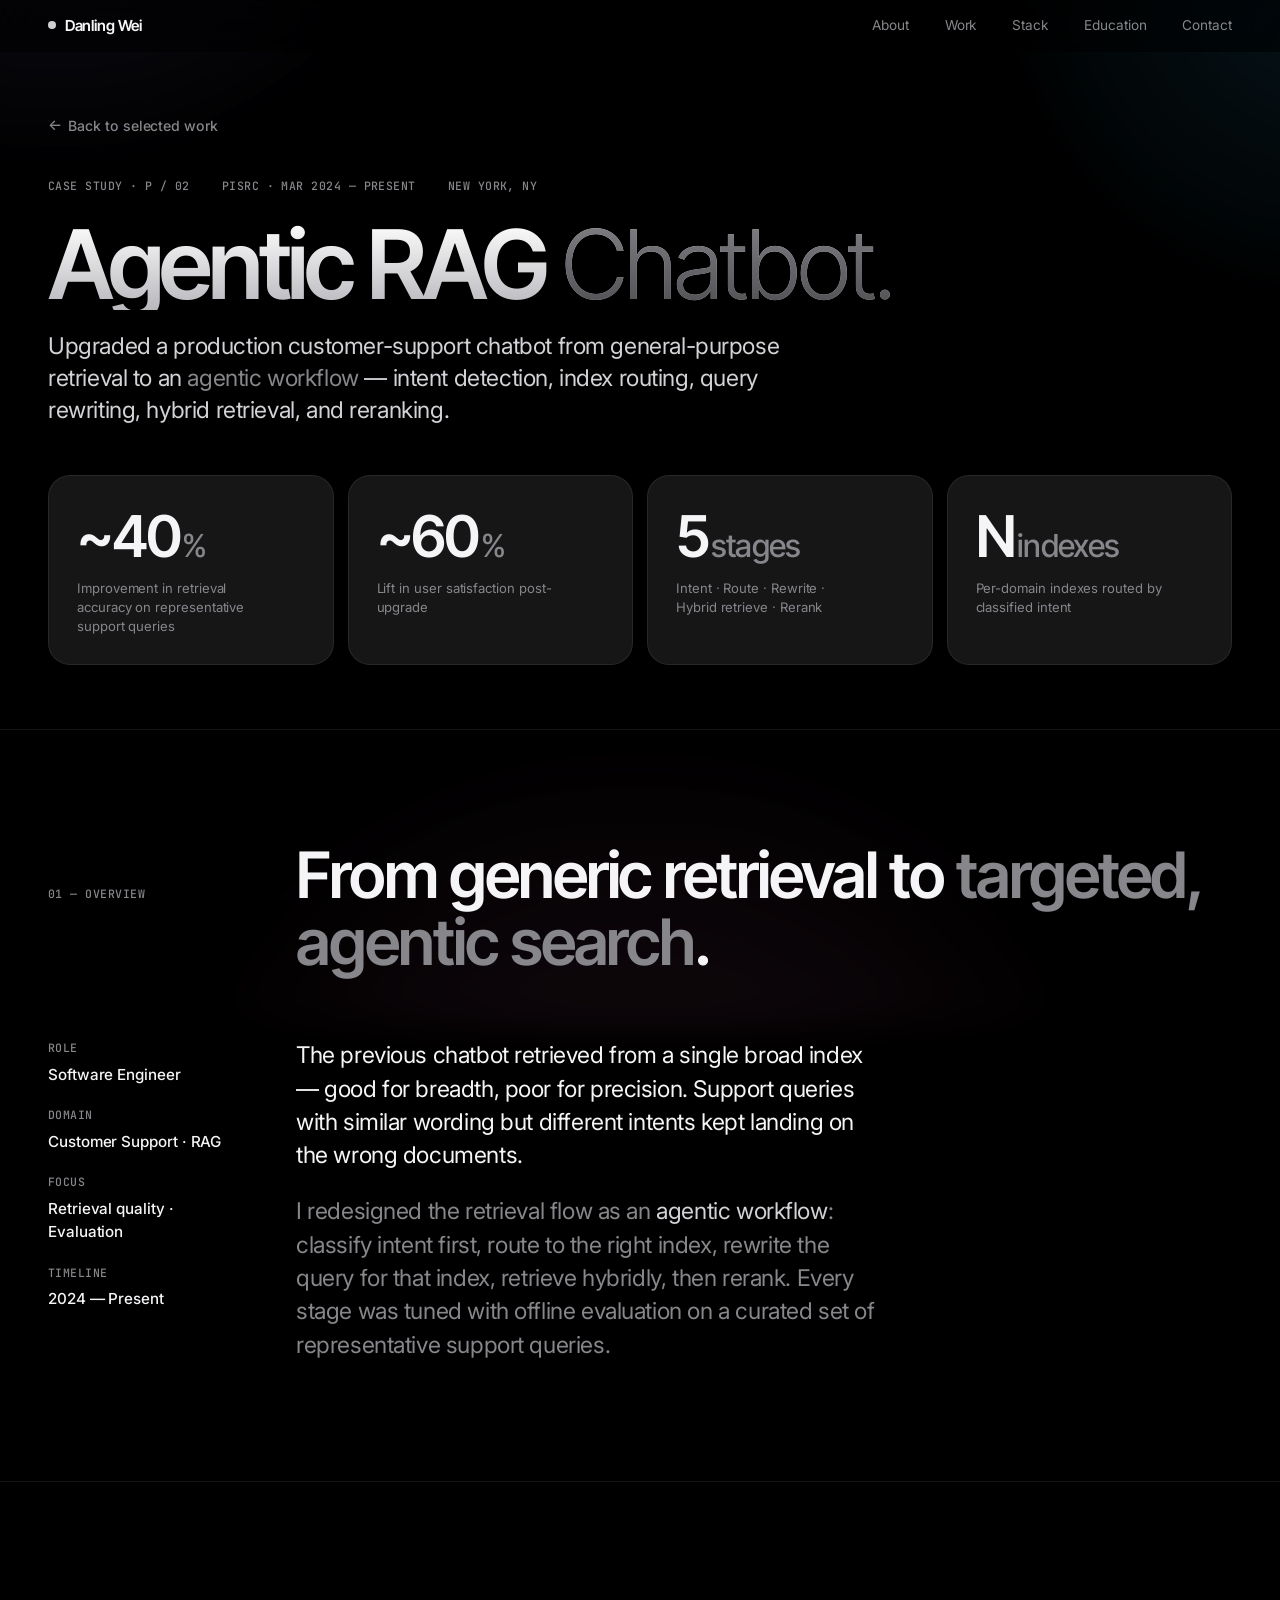
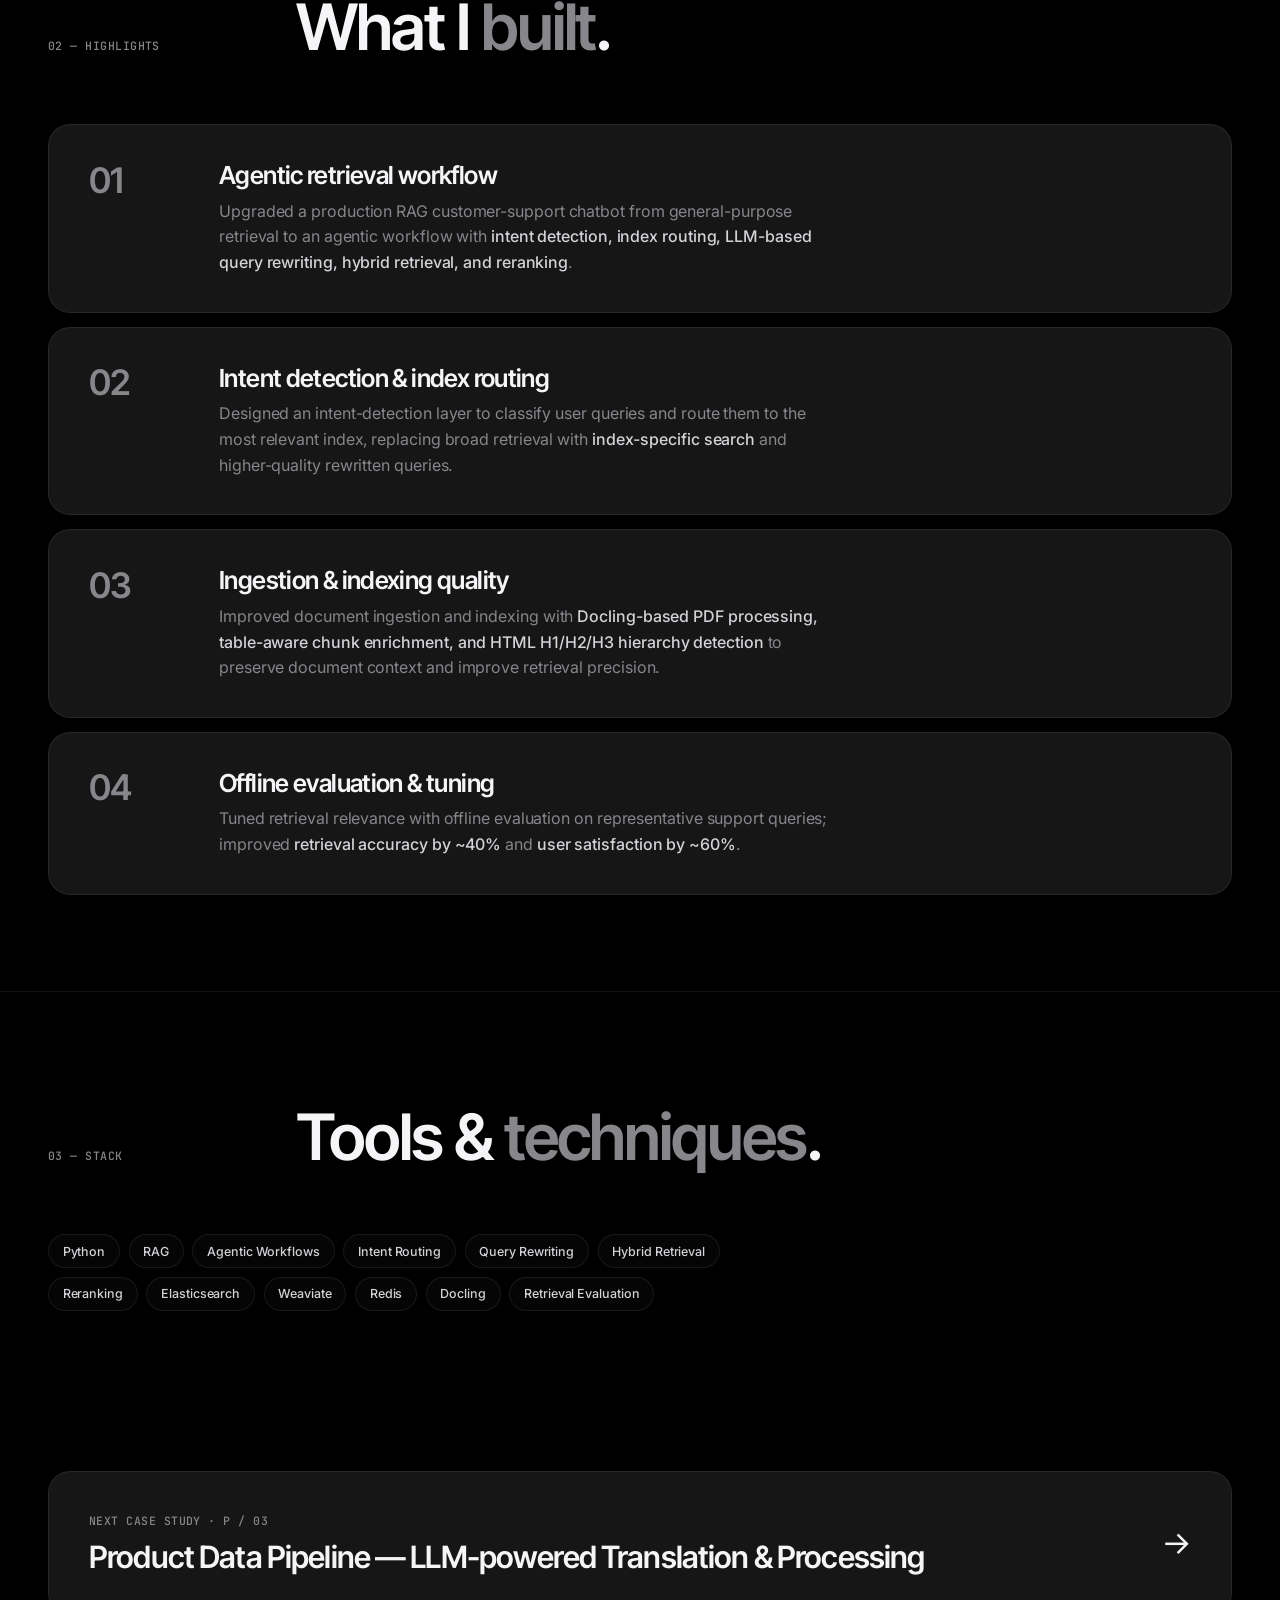
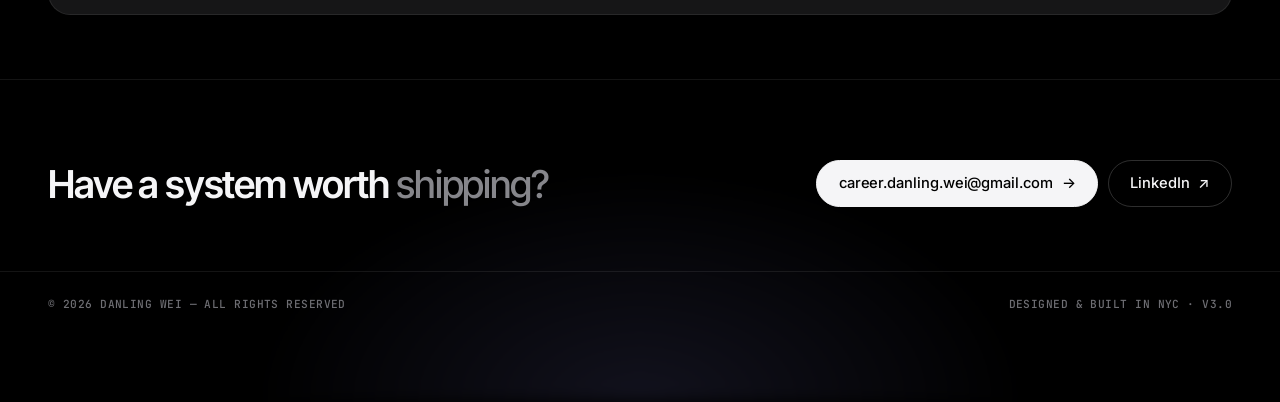
==== projects/agentic-rag.html @ 8c5d86fb "Update Resume" ====
<!DOCTYPE html>
<html lang="en">
<head>
  <meta charset="UTF-8" />
  <meta name="viewport" content="width=device-width, initial-scale=1.0" />
  <meta name="description" content="Case study — Agentic RAG Chatbot: intent detection, index routing, hybrid retrieval, and reranking by Danling Wei." />
  <meta name="theme-color" content="#000000" />
  <meta name="color-scheme" content="dark" />
  <title>Agentic RAG Chatbot — Danling Wei</title>

  <link rel="icon" type="image/svg+xml" href="../assets/favicon.svg" />

  <link rel="preconnect" href="https://fonts.googleapis.com" />
  <link rel="preconnect" href="https://fonts.gstatic.com" crossorigin />
  <link
    href="https://fonts.googleapis.com/css2?family=Inter+Tight:wght@400;500;600;700&family=Inter:wght@300;400;500;600&family=JetBrains+Mono:wght@400;500&display=swap"
    rel="stylesheet"
  />

  <link rel="stylesheet" href="../styles/base.css" />
  <link rel="stylesheet" href="../styles/layout.css" />
  <link rel="stylesheet" href="../styles/components.css" />
  <link rel="stylesheet" href="../styles/hero.css" />
  <link rel="stylesheet" href="../styles/sections.css" />
  <link rel="stylesheet" href="../styles/footer.css" />
  <link rel="stylesheet" href="../styles/project.css" />

  <meta property="og:title" content="Agentic RAG Chatbot — Danling Wei" />
  <meta property="og:description" content="Upgrading a production RAG chatbot with intent routing, hybrid retrieval, and reranking." />
  <meta property="og:type" content="article" />
</head>
<body>

  <!-- ===================== NAV ===================== -->
  <nav class="nav" id="nav">
    <div class="nav-inner">
      <a href="../" class="nav-mark">Danling Wei</a>
      <div class="nav-links">
        <a href="../#about">About</a>
        <a href="../#work">Work</a>
        <a href="../#skills">Stack</a>
        <a href="../#education">Education</a>
        <a href="../#contact">Contact</a>
      </div>
    </div>
  </nav>

  <!-- ===================== PROJECT HERO ===================== -->
  <header class="project-hero">
    <div class="wrap">
      <a class="back-link reveal" href="../#work">Back to selected work</a>

      <div class="project-tag-row reveal" data-delay="1">
        <span>Case Study · P / 02</span>
        <span>PiSrc · Mar 2024 — Present</span>
        <span>New York, NY</span>
      </div>

      <h1 class="project-title reveal" data-delay="2">
        Agentic RAG <em>Chatbot.</em>
      </h1>

      <p class="project-sub reveal" data-delay="3">
        Upgraded a production customer-support chatbot from general-purpose retrieval to an <em>agentic workflow</em> — intent detection, index routing, query rewriting, hybrid retrieval, and reranking.
      </p>

      <div class="metrics reveal" data-delay="4">
        <div class="metric">
          <div class="metric-num">~40<span class="unit">%</span></div>
          <div class="metric-label">Improvement in retrieval accuracy on representative support queries</div>
        </div>
        <div class="metric">
          <div class="metric-num">~60<span class="unit">%</span></div>
          <div class="metric-label">Lift in user satisfaction post-upgrade</div>
        </div>
        <div class="metric">
          <div class="metric-num">5<span class="unit">stages</span></div>
          <div class="metric-label">Intent · Route · Rewrite · Hybrid retrieve · Rerank</div>
        </div>
        <div class="metric">
          <div class="metric-num">N<span class="unit">indexes</span></div>
          <div class="metric-label">Per-domain indexes routed by classified intent</div>
        </div>
      </div>
    </div>
  </header>

  <!-- ===================== OVERVIEW ===================== -->
  <section class="section">
    <div class="wrap">
      <div class="section-head reveal">
        <span class="section-tag">01 — Overview</span>
        <h2 class="section-title">From generic retrieval to <em>targeted, agentic search</em>.</h2>
      </div>

      <div class="about-grid">
        <aside class="about-side reveal">
          <div>Role<span>Software Engineer</span></div>
          <div>Domain<span>Customer Support · RAG</span></div>
          <div>Focus<span>Retrieval quality · Evaluation</span></div>
          <div>Timeline<span>2024 — Present</span></div>
        </aside>

        <div class="about-body reveal" data-delay="1">
          <p>
            The previous chatbot retrieved from a single broad index — good for breadth, poor for precision. Support queries with similar wording but different intents kept landing on the wrong documents.
          </p>
          <p>
            I redesigned the retrieval flow as an <em>agentic workflow</em>: classify intent first, route to the right index, rewrite the query for that index, retrieve hybridly, then rerank. Every stage was tuned with offline evaluation on a curated set of representative support queries.
          </p>
        </div>
      </div>
    </div>
  </section>

  <!-- ===================== HIGHLIGHTS ===================== -->
  <section class="section">
    <div class="wrap">
      <div class="section-head reveal">
        <span class="section-tag">02 — Highlights</span>
        <h2 class="section-title">What I <em>built</em>.</h2>
      </div>

      <ul class="highlights">
        <li class="highlight reveal">
          <div class="highlight-num">01</div>
          <div class="highlight-body">
            <h3>Agentic retrieval workflow</h3>
            <p>
              Upgraded a production RAG customer-support chatbot from general-purpose retrieval to an agentic workflow with <strong>intent detection, index routing, LLM-based query rewriting, hybrid retrieval, and reranking</strong>.
            </p>
          </div>
        </li>
        <li class="highlight reveal">
          <div class="highlight-num">02</div>
          <div class="highlight-body">
            <h3>Intent detection &amp; index routing</h3>
            <p>
              Designed an intent-detection layer to classify user queries and route them to the most relevant index, replacing broad retrieval with <strong>index-specific search</strong> and higher-quality rewritten queries.
            </p>
          </div>
        </li>
        <li class="highlight reveal">
          <div class="highlight-num">03</div>
          <div class="highlight-body">
            <h3>Ingestion &amp; indexing quality</h3>
            <p>
              Improved document ingestion and indexing with <strong>Docling-based PDF processing, table-aware chunk enrichment, and HTML H1/H2/H3 hierarchy detection</strong> to preserve document context and improve retrieval precision.
            </p>
          </div>
        </li>
        <li class="highlight reveal">
          <div class="highlight-num">04</div>
          <div class="highlight-body">
            <h3>Offline evaluation &amp; tuning</h3>
            <p>
              Tuned retrieval relevance with offline evaluation on representative support queries; improved <strong>retrieval accuracy by ~40%</strong> and <strong>user satisfaction by ~60%</strong>.
            </p>
          </div>
        </li>
      </ul>
    </div>
  </section>

  <!-- ===================== STACK ===================== -->
  <section class="section">
    <div class="wrap">
      <div class="section-head reveal">
        <span class="section-tag">03 — Stack</span>
        <h2 class="section-title">Tools &amp; <em>techniques</em>.</h2>
      </div>

      <div class="project-stack reveal">
        <span class="tag">Python</span>
        <span class="tag">RAG</span>
        <span class="tag">Agentic Workflows</span>
        <span class="tag">Intent Routing</span>
        <span class="tag">Query Rewriting</span>
        <span class="tag">Hybrid Retrieval</span>
        <span class="tag">Reranking</span>
        <span class="tag">Elasticsearch</span>
        <span class="tag">Weaviate</span>
        <span class="tag">Redis</span>
        <span class="tag">Docling</span>
        <span class="tag">Retrieval Evaluation</span>
      </div>
    </div>
  </section>

  <!-- ===================== NEXT CASE STUDY ===================== -->
  <section class="next-nav">
    <div class="wrap">
      <a class="next-link reveal" href="data-pipeline.html">
        <div>
          <span class="next-label">Next case study · P / 03</span>
          <span class="next-title">Product Data Pipeline — LLM-powered Translation &amp; Processing</span>
        </div>
        <span class="next-arrow">→</span>
      </a>
    </div>
  </section>

  <!-- ===================== CONTACT STRIP ===================== -->
  <section class="contact-strip">
    <div class="contact-strip-inner">
      <h2 class="reveal">Have a system worth <em>shipping?</em></h2>
      <div class="contact-strip-actions reveal" data-delay="1">
        <a class="btn solid" href="mailto:career.danling.wei@gmail.com">
          career.danling.wei@gmail.com <span class="arrow">→</span>
        </a>
        <a class="btn" href="https://www.linkedin.com/in/danling-wei/" target="_blank" rel="noopener">
          LinkedIn <span class="arrow">↗</span>
        </a>
      </div>
    </div>

    <div class="footer-bottom">
      <span>© <span id="year">2026</span> Danling Wei — All rights reserved</span>
      <span>Designed &amp; built in NYC · v3.0</span>
    </div>
  </section>

  <script src="../scripts/main.js" defer></script>
</body>
</html>
---- styles/base.css ----
/* ============================================================
   base.css
   Reset · Design tokens · Typography · Global elements
   Apple-flavored dark theme
   ============================================================ */

/* ---------- Reset ---------- */
*,
*::before,
*::after {
  box-sizing: border-box;
}

html {
  scroll-behavior: smooth;
  -webkit-font-smoothing: antialiased;
  -moz-osx-font-smoothing: grayscale;
  background: #000;
}

body {
  margin: 0;
  background: var(--bg);
  color: var(--text);
  font-family: var(--font);
  font-weight: 400;
  line-height: 1.55;
  font-size: 16px;
  overflow-x: hidden;
  letter-spacing: -0.005em;
}

a {
  color: inherit;
  text-decoration: none;
}

img,
svg {
  display: block;
  max-width: 100%;
}

::selection {
  background: var(--text);
  color: var(--bg);
}

/* ---------- Design tokens ---------- */
:root {
  /* Apple-style dark palette */
  --bg: #000000;
  --surface: #0a0a0a;
  --surface-2: #161617;
  --surface-3: #1d1d1f;
  --text: #f5f5f7;
  --text-dim: #d2d2d7;
  --muted: #86868b;
  --muted-2: #6e6e73;
  --line: rgba(255, 255, 255, 0.08);
  --line-strong: rgba(255, 255, 255, 0.18);

  /* Fonts — Inter Tight ≈ SF Pro Display */
  --font: "Inter", -apple-system, BlinkMacSystemFont, "SF Pro Display",
    "Helvetica Neue", Arial, sans-serif;
  --font-display: "Inter Tight", -apple-system, BlinkMacSystemFont,
    "SF Pro Display", "Helvetica Neue", Arial, sans-serif;
  --mono: "JetBrains Mono", "SF Mono", ui-monospace, SFMono-Regular, Menlo,
    monospace;

  /* Geometry */
  --max: 1280px;
  --pad: clamp(1.25rem, 4vw, 3rem);
  --radius: 22px;
  --radius-sm: 14px;
  --radius-pill: 999px;

  /* Motion */
  --ease: cubic-bezier(0.22, 1, 0.36, 1);
  --ease-spring: cubic-bezier(0.34, 1.56, 0.64, 1);
}

/* ---------- Ambient aurora glow (Apple halo) ---------- */
body::before {
  content: "";
  position: fixed;
  pointer-events: none;
  inset: -10vmax;
  z-index: 0;
  background:
    radial-gradient(
      55vmax 55vmax at 12% -10%,
      rgba(120, 119, 198, 0.18),
      transparent 60%
    ),
    radial-gradient(
      45vmax 45vmax at 95% 8%,
      rgba(56, 189, 248, 0.12),
      transparent 60%
    ),
    radial-gradient(
      60vmax 50vmax at 50% 110%,
      rgba(244, 114, 182, 0.10),
      transparent 65%
    );
  filter: blur(20px);
  opacity: 0.9;
}

body::after {
  content: "";
  position: fixed;
  inset: 0;
  pointer-events: none;
  z-index: 1;
  opacity: 0.035;
  mix-blend-mode: overlay;
  background-image: url("data:image/svg+xml;utf8,<svg xmlns='http://www.w3.org/2000/svg' width='160' height='160'><filter id='n'><feTurbulence type='fractalNoise' baseFrequency='0.9' numOctaves='2' stitchTiles='stitch'/><feColorMatrix values='0 0 0 0 1  0 0 0 0 1  0 0 0 0 1  0 0 0 0.7 0'/></filter><rect width='100%' height='100%' filter='url(%23n)'/></svg>");
}

/* ---------- Reveal animation utility ---------- */
.reveal {
  opacity: 0;
  transform: translateY(24px);
  transition:
    opacity 1s var(--ease),
    transform 1s var(--ease);
}
.reveal.in {
  opacity: 1;
  transform: translateY(0);
}
.reveal[data-delay="1"] { transition-delay: 0.08s; }
.reveal[data-delay="2"] { transition-delay: 0.16s; }
.reveal[data-delay="3"] { transition-delay: 0.24s; }
.reveal[data-delay="4"] { transition-delay: 0.32s; }

/* ---------- Reduced motion ---------- */
@media (prefers-reduced-motion: reduce) {
  *,
  *::before,
  *::after {
    animation: none !important;
    transition: none !important;
  }
  .reveal {
    opacity: 1;
    transform: none;
  }
}
---- styles/layout.css ----
/* ============================================================
   layout.css
   Top navigation · .wrap container · .section framework
   ============================================================ */

/* ---------- Top navigation (Apple-style glass) ---------- */
.nav {
  position: fixed;
  top: 0;
  left: 0;
  right: 0;
  z-index: 50;
  backdrop-filter: saturate(180%) blur(20px);
  -webkit-backdrop-filter: saturate(180%) blur(20px);
  background: rgba(0, 0, 0, 0.6);
  border-bottom: 1px solid transparent;
  transition:
    border-color 0.4s var(--ease),
    background 0.4s var(--ease);
}
.nav.scrolled {
  background: rgba(0, 0, 0, 0.72);
  border-bottom-color: var(--line);
}

.nav-inner {
  max-width: var(--max);
  margin: 0 auto;
  padding: 0.85rem var(--pad);
  display: flex;
  justify-content: space-between;
  align-items: center;
  gap: 2rem;
}

.nav-mark {
  font-family: var(--font-display);
  font-size: 0.95rem;
  font-weight: 600;
  letter-spacing: -0.01em;
  display: flex;
  align-items: center;
  gap: 0.55rem;
  color: var(--text);
}
.nav-mark::before {
  content: "";
  width: 8px;
  height: 8px;
  background: var(--text);
  border-radius: 999px;
  display: inline-block;
  opacity: 0.85;
}

.nav-links {
  display: flex;
  gap: 2.25rem;
  font-family: var(--font);
  font-size: 0.85rem;
  font-weight: 400;
  letter-spacing: -0.005em;
}
.nav-links a {
  position: relative;
  color: var(--muted);
  transition: color 0.25s var(--ease);
}
.nav-links a:hover {
  color: var(--text);
}
@media (max-width: 640px) {
  .nav-links { display: none; }
}

/* ---------- Container ---------- */
.wrap {
  max-width: var(--max);
  margin: 0 auto;
  padding: 0 var(--pad);
  position: relative;
  z-index: 2;
}

section {
  position: relative;
  z-index: 2;
}

/* ---------- Section framework ---------- */
.section {
  padding: 7rem 0 6rem;
  border-top: 1px solid var(--line);
}

.section-head {
  display: grid;
  grid-template-columns: 200px 1fr;
  gap: 3rem;
  align-items: baseline;
  margin-bottom: 4rem;
}

.section-tag {
  font-family: var(--mono);
  font-size: 0.72rem;
  font-weight: 500;
  letter-spacing: 0.04em;
  text-transform: uppercase;
  color: var(--muted);
}

.section-title {
  font-family: var(--font-display);
  font-weight: 600;
  font-size: clamp(2.4rem, 5.5vw, 4rem);
  line-height: 1.04;
  letter-spacing: -0.032em;
  margin: 0;
  max-width: 24ch;
  color: var(--text);
}
.section-title em {
  font-style: normal;
  color: var(--muted);
  font-weight: 600;
}

@media (max-width: 720px) {
  .section { padding: 4.5rem 0 4rem; }
  .section-head {
    grid-template-columns: 1fr;
    gap: 0.5rem;
    margin-bottom: 2.5rem;
  }
}
---- styles/components.css ----
/* ============================================================
   components.css
   Buttons · Tags · Status dot · Metric strip · Side meta
   Apple-style pill buttons + elevated card surfaces
   ============================================================ */

/* ---------- Buttons (Apple pill) ---------- */
.btn {
  display: inline-flex;
  align-items: center;
  gap: 0.55rem;
  padding: 0.7rem 1.35rem;
  border: 1px solid var(--line-strong);
  border-radius: var(--radius-pill);
  color: var(--text);
  background: transparent;
  font-family: var(--font);
  font-size: 0.92rem;
  font-weight: 500;
  letter-spacing: -0.005em;
  cursor: pointer;
  transition:
    background 0.35s var(--ease),
    color 0.35s var(--ease),
    border-color 0.35s var(--ease),
    transform 0.35s var(--ease);
}
.btn:hover {
  background: rgba(255, 255, 255, 0.06);
  border-color: rgba(255, 255, 255, 0.32);
  transform: translateY(-1px);
}
.btn.solid {
  background: var(--text);
  color: var(--bg);
  border-color: var(--text);
}
.btn.solid:hover {
  background: #ffffff;
  border-color: #ffffff;
  color: var(--bg);
  transform: translateY(-1px);
}
.btn .arrow {
  transition: transform 0.35s var(--ease);
}
.btn:hover .arrow {
  transform: translateX(3px);
}

/* ---------- Tag pills ---------- */
.tag {
  font-family: var(--font);
  font-size: 0.78rem;
  font-weight: 500;
  letter-spacing: -0.005em;
  padding: 0.4rem 0.85rem;
  border: 1px solid var(--line);
  background: rgba(255, 255, 255, 0.02);
  color: var(--text-dim);
  border-radius: var(--radius-pill);
  transition:
    background 0.25s var(--ease),
    color 0.25s var(--ease),
    border-color 0.25s var(--ease);
}
.tag:hover {
  background: rgba(255, 255, 255, 0.08);
  color: var(--text);
  border-color: var(--line-strong);
}

/* ---------- Status indicator ---------- */
@keyframes pulse {
  0%, 100% { opacity: 1; transform: scale(1); }
  50%       { opacity: 0.5; transform: scale(0.92); }
}
.status-dot {
  width: 8px;
  height: 8px;
  border-radius: 999px;
  background: #30d158;
  box-shadow: 0 0 0 4px rgba(48, 209, 88, 0.18);
  display: inline-block;
  animation: pulse 2.2s ease-in-out infinite;
}

/* ---------- Metric strip (Apple card grid) ---------- */
.metrics {
  display: grid;
  grid-template-columns: repeat(4, 1fr);
  gap: 14px;
  margin: 5rem 0 0;
}
.metric {
  padding: 2rem 1.75rem 1.75rem;
  background: var(--surface-2);
  border: 1px solid var(--line);
  border-radius: var(--radius);
  display: flex;
  flex-direction: column;
  gap: 0.85rem;
  transition:
    transform 0.4s var(--ease),
    background 0.4s var(--ease),
    border-color 0.4s var(--ease);
}
.metric:hover {
  transform: translateY(-3px);
  background: var(--surface-3);
  border-color: var(--line-strong);
}
.metric-num {
  font-family: var(--font-display);
  font-weight: 600;
  font-size: clamp(2.6rem, 4.5vw, 3.8rem);
  line-height: 1;
  letter-spacing: -0.035em;
  color: var(--text);
}
.metric-num .unit {
  font-weight: 500;
  font-size: 0.55em;
  color: var(--muted);
  margin-left: 0.08em;
  letter-spacing: -0.02em;
}
.metric-label {
  font-family: var(--font);
  font-size: 0.82rem;
  font-weight: 400;
  letter-spacing: -0.005em;
  color: var(--muted);
  max-width: 24ch;
  line-height: 1.45;
}
@media (max-width: 880px) {
  .metrics { grid-template-columns: repeat(2, 1fr); }
}
@media (max-width: 480px) {
  .metrics { grid-template-columns: 1fr; }
}

/* ---------- Side meta column (about/skills) ---------- */
.about-side {
  font-family: var(--mono);
  font-size: 0.72rem;
  font-weight: 500;
  letter-spacing: 0.04em;
  text-transform: uppercase;
  color: var(--muted);
  display: flex;
  flex-direction: column;
  gap: 1.25rem;
}
.about-side div span {
  display: block;
  color: var(--text);
  font-family: var(--font);
  font-weight: 500;
  font-size: 0.95rem;
  letter-spacing: -0.005em;
  text-transform: none;
  margin-top: 0.35rem;
}
---- styles/hero.css ----
/* ============================================================
   hero.css
   Hero / above-the-fold section
   Big bold sans display — SF Pro Display feel
   ============================================================ */

.hero {
  min-height: 100vh;
  display: flex;
  flex-direction: column;
  justify-content: flex-end;
  padding-top: 7rem;
  padding-bottom: 3rem;
  position: relative;
}

.hero-meta {
  display: flex;
  justify-content: space-between;
  align-items: flex-end;
  gap: 2rem;
  font-family: var(--mono);
  font-size: 0.72rem;
  font-weight: 500;
  letter-spacing: 0.04em;
  text-transform: uppercase;
  color: var(--muted);
  margin-bottom: 2.5rem;
}
.hero-meta-block {
  display: flex;
  flex-direction: column;
  gap: 0.4rem;
}
.hero-meta-block strong {
  color: var(--text);
  font-family: var(--font);
  font-weight: 500;
  font-size: 0.9rem;
  letter-spacing: -0.005em;
  text-transform: none;
}

.hero-title {
  font-family: var(--font-display);
  font-weight: 600;
  font-size: clamp(3.4rem, 13vw, 11.5rem);
  line-height: 0.92;
  letter-spacing: -0.045em;
  margin: 0;
  padding: 0;
  color: var(--text);
  background: linear-gradient(180deg, #ffffff 0%, #c7c7cc 100%);
  -webkit-background-clip: text;
  background-clip: text;
  -webkit-text-fill-color: transparent;
}
.hero-title .italic {
  font-style: normal;
  font-weight: 300;
  background: linear-gradient(180deg, #86868b 0%, #4a4a4d 100%);
  -webkit-background-clip: text;
  background-clip: text;
  -webkit-text-fill-color: transparent;
}

.hero-divider {
  height: 1px;
  background: linear-gradient(
    90deg,
    transparent 0%,
    rgba(255, 255, 255, 0.2) 12%,
    rgba(255, 255, 255, 0.2) 88%,
    transparent 100%
  );
  margin: 2.5rem 0 2rem;
  transform-origin: left center;
  animation: scaleX 1.4s var(--ease) both;
}
@keyframes scaleX {
  from { transform: scaleX(0); }
  to   { transform: scaleX(1); }
}

.hero-bottom {
  display: grid;
  grid-template-columns: 1.4fr 1fr;
  gap: 3rem;
  align-items: end;
}

.hero-lede {
  font-family: var(--font);
  font-size: clamp(1.2rem, 2vw, 1.65rem);
  line-height: 1.35;
  letter-spacing: -0.015em;
  max-width: 36ch;
  color: var(--text-dim);
  font-weight: 400;
}
.hero-lede em {
  color: var(--muted);
  font-style: normal;
}

.hero-cta {
  display: flex;
  flex-direction: column;
  gap: 0.75rem;
  align-items: flex-end;
  text-align: right;
}

/* Scroll hint */
.scroll-hint {
  position: absolute;
  left: var(--pad);
  bottom: 1.5rem;
  font-family: var(--mono);
  font-size: 0.7rem;
  font-weight: 500;
  letter-spacing: 0.04em;
  text-transform: uppercase;
  color: var(--muted);
  display: flex;
  align-items: center;
  gap: 0.5rem;
  animation: float 2.6s ease-in-out infinite;
}
@keyframes float {
  0%, 100% { transform: translateY(0); opacity: 0.65; }
  50%      { transform: translateY(4px); opacity: 1; }
}

@media (max-width: 820px) {
  .hero-bottom { grid-template-columns: 1fr; }
  .hero-cta { align-items: flex-start; text-align: left; }
}
@media (max-width: 540px) {
  .hero-meta {
    flex-direction: column;
    align-items: flex-start;
    gap: 1rem;
  }
}
---- styles/sections.css ----
/* ============================================================
   sections.css
   About · Selected Work · Skills · Education
   ============================================================ */

/* ---------- About ---------- */
.about-grid {
  display: grid;
  grid-template-columns: 200px 1fr;
  gap: 3rem;
}
.about-body p {
  font-family: var(--font);
  font-size: clamp(1.2rem, 1.8vw, 1.55rem);
  line-height: 1.45;
  letter-spacing: -0.018em;
  max-width: 42ch;
  color: var(--text);
  margin: 0 0 1.4rem;
  font-weight: 400;
}
.about-body p + p {
  color: var(--muted);
}
.about-body em {
  color: var(--text-dim);
  font-style: normal;
}
@media (max-width: 720px) {
  .about-grid { grid-template-columns: 1fr; gap: 2rem; }
}

/* ---------- Selected Work — Role header ---------- */
.role-block {
  display: grid;
  grid-template-columns: 200px 1fr 240px;
  gap: 3rem;
  padding-bottom: 2rem;
  align-items: baseline;
}
.role-block h3 {
  font-family: var(--font-display);
  font-weight: 600;
  font-size: clamp(1.7rem, 2.8vw, 2.4rem);
  line-height: 1.1;
  letter-spacing: -0.028em;
  margin: 0;
  color: var(--text);
}
.role-block h3 em {
  color: var(--muted);
  font-style: normal;
  font-weight: 500;
}
.role-meta {
  font-family: var(--mono);
  font-size: 0.72rem;
  font-weight: 500;
  letter-spacing: 0.04em;
  text-transform: uppercase;
  color: var(--muted);
  text-align: right;
}

/* ---------- Selected Work — Items (Apple card style) ---------- */
.work-list {
  display: flex;
  flex-direction: column;
  gap: 14px;
}
.work-item {
  display: grid;
  grid-template-columns: 80px 1fr 220px;
  gap: 2.5rem;
  padding: 2.5rem;
  background: var(--surface-2);
  border: 1px solid var(--line);
  border-radius: var(--radius);
  align-items: start;
  color: inherit;
  text-decoration: none;
  transition:
    transform 0.45s var(--ease),
    background 0.45s var(--ease),
    border-color 0.45s var(--ease);
}
.work-item:hover {
  transform: translateY(-3px);
  background: var(--surface-3);
  border-color: var(--line-strong);
}
.work-index {
  font-family: var(--mono);
  font-size: 0.78rem;
  font-weight: 500;
  letter-spacing: 0.04em;
  text-transform: uppercase;
  color: var(--muted);
  padding-top: 0.5rem;
}
.work-content h3 {
  font-family: var(--font-display);
  font-weight: 600;
  font-size: clamp(1.45rem, 2.4vw, 2rem);
  line-height: 1.15;
  letter-spacing: -0.028em;
  margin: 0 0 0.85rem;
  color: var(--text);
}
.work-content h3 em {
  font-style: normal;
  color: var(--muted);
  font-weight: 500;
}
.work-content p {
  font-family: var(--font);
  font-size: 0.98rem;
  line-height: 1.65;
  letter-spacing: -0.005em;
  color: var(--muted);
  margin: 0.5rem 0 1.25rem;
  max-width: 60ch;
}
.work-content p strong {
  color: var(--text-dim);
  font-weight: 500;
}

/* Dash-style bullet list inside work cards */
.work-bullets {
  list-style: none;
  padding: 0;
  margin: 0.85rem 0 1.25rem;
  display: flex;
  flex-direction: column;
  gap: 0.65rem;
  max-width: 62ch;
}
.work-bullets li {
  position: relative;
  padding-left: 1.4rem;
  font-family: var(--font);
  font-size: 0.96rem;
  line-height: 1.6;
  letter-spacing: -0.005em;
  color: var(--muted);
}
.work-bullets li::before {
  content: "";
  position: absolute;
  left: 0;
  top: 0.65em;
  width: 8px;
  height: 1px;
  background: var(--muted);
}
.work-bullets li strong {
  color: var(--text-dim);
  font-weight: 500;
}

.work-tags {
  display: flex;
  flex-wrap: wrap;
  gap: 0.4rem;
  margin-top: 1rem;
}

/* "View case study" CTA inside a card */
.work-cta {
  display: inline-flex;
  align-items: center;
  gap: 0.45rem;
  margin-top: 1.5rem;
  font-family: var(--font);
  font-size: 0.9rem;
  font-weight: 500;
  letter-spacing: -0.005em;
  color: var(--text);
  transition: gap 0.35s var(--ease);
}
.work-cta::after {
  content: "→";
  font-size: 1.05em;
  transition: transform 0.35s var(--ease);
}
.work-item:hover .work-cta {
  gap: 0.7rem;
}
.work-item:hover .work-cta::after {
  transform: translateX(3px);
}
.work-side {
  text-align: right;
  display: flex;
  flex-direction: column;
  gap: 1rem;
  font-family: var(--font);
  font-size: 0.82rem;
  font-weight: 400;
  letter-spacing: -0.005em;
  color: var(--muted);
  line-height: 1.5;
}
.work-side strong {
  display: block;
  font-family: var(--mono);
  font-size: 0.7rem;
  font-weight: 500;
  letter-spacing: 0.04em;
  text-transform: uppercase;
  color: var(--text);
  margin-bottom: 0.35rem;
}

@media (max-width: 900px) {
  .role-block { grid-template-columns: 1fr; gap: 0.75rem; }
  .role-meta { text-align: left; }
  .work-item {
    grid-template-columns: 1fr;
    gap: 1.25rem;
    padding: 2rem 1.5rem;
  }
  .work-side {
    text-align: left;
    flex-direction: row;
    flex-wrap: wrap;
    gap: 1.5rem;
  }
  .work-side div { min-width: 140px; }
}

/* ---------- Skills ---------- */
.skills-grid {
  display: grid;
  grid-template-columns: 200px 1fr;
  gap: 3rem;
}
.skill-rows {
  display: flex;
  flex-direction: column;
}
.skill-row {
  display: grid;
  grid-template-columns: 240px 1fr;
  gap: 2.5rem;
  padding: 1.75rem 0;
  border-top: 1px solid var(--line);
  align-items: baseline;
}
.skill-row:last-child {
  border-bottom: 1px solid var(--line);
}
.skill-cat {
  font-family: var(--font-display);
  font-size: 1.35rem;
  font-weight: 600;
  letter-spacing: -0.022em;
  color: var(--text);
}
.skill-items {
  display: flex;
  flex-wrap: wrap;
  gap: 0.5rem 0.4rem;
}
@media (max-width: 820px) {
  .skills-grid { grid-template-columns: 1fr; gap: 1.5rem; }
  .skill-row { grid-template-columns: 1fr; gap: 0.75rem; }
}

/* ---------- Education ---------- */
.edu-grid {
  display: grid;
  grid-template-columns: 200px 1fr;
  gap: 3rem;
}
.edu-list {
  display: flex;
  flex-direction: column;
}
.edu-item {
  display: grid;
  grid-template-columns: 1fr 280px;
  gap: 2.5rem;
  padding: 2.25rem 0;
  border-top: 1px solid var(--line);
  align-items: baseline;
}
.edu-item:last-child {
  border-bottom: 1px solid var(--line);
}
.edu-school {
  font-family: var(--font-display);
  font-weight: 600;
  font-size: clamp(1.4rem, 2.2vw, 1.85rem);
  line-height: 1.15;
  letter-spacing: -0.028em;
  margin: 0 0 0.5rem;
  color: var(--text);
}
.edu-degree {
  color: var(--muted);
  font-family: var(--font);
  font-size: 0.98rem;
  font-weight: 400;
  letter-spacing: -0.005em;
}
.edu-meta {
  font-family: var(--mono);
  font-size: 0.72rem;
  font-weight: 500;
  letter-spacing: 0.04em;
  text-transform: uppercase;
  color: var(--muted);
  text-align: right;
  display: flex;
  flex-direction: column;
  gap: 0.4rem;
}
@media (max-width: 820px) {
  .edu-grid { grid-template-columns: 1fr; gap: 1.5rem; }
  .edu-item { grid-template-columns: 1fr; gap: 0.75rem; }
  .edu-meta { text-align: left; }
}
---- styles/footer.css ----
/* ============================================================
   footer.css
   CTA section + Footer meta + Footer bottom bar
   Aurora gradient card on a dark page
   ============================================================ */

.cta {
  padding: 7rem 0 5rem;
  margin-top: 6rem;
  position: relative;
  z-index: 2;
  border-top: 1px solid var(--line);
  overflow: hidden;
}

/* Soft aurora behind the CTA, Apple-style halo */
.cta::before {
  content: "";
  position: absolute;
  inset: 0;
  pointer-events: none;
  background:
    radial-gradient(
      60vmax 40vmax at 20% 0%,
      rgba(120, 119, 198, 0.18),
      transparent 60%
    ),
    radial-gradient(
      55vmax 45vmax at 85% 100%,
      rgba(56, 189, 248, 0.14),
      transparent 60%
    );
  filter: blur(10px);
}

.cta-inner {
  max-width: var(--max);
  margin: 0 auto;
  padding: 0 var(--pad);
  display: grid;
  grid-template-columns: 200px 1fr;
  gap: 3rem;
  position: relative;
  z-index: 2;
}

.cta .section-tag {
  color: var(--muted);
}

.cta-title {
  font-family: var(--font-display);
  font-weight: 600;
  font-size: clamp(2.6rem, 6.5vw, 5.5rem);
  line-height: 1;
  letter-spacing: -0.04em;
  margin: 0 0 2.25rem;
  max-width: 14ch;
  color: var(--text);
  background: linear-gradient(180deg, #ffffff 0%, #a1a1a6 100%);
  -webkit-background-clip: text;
  background-clip: text;
  -webkit-text-fill-color: transparent;
}
.cta-title em {
  font-style: normal;
  font-weight: 300;
  background: linear-gradient(180deg, #86868b 0%, #4a4a4d 100%);
  -webkit-background-clip: text;
  background-clip: text;
  -webkit-text-fill-color: transparent;
}

.cta-actions {
  display: flex;
  flex-wrap: wrap;
  gap: 0.65rem;
  margin-bottom: 3.5rem;
}

.footer-meta {
  display: grid;
  grid-template-columns: repeat(3, 1fr);
  gap: 2rem;
  padding-top: 2.5rem;
  border-top: 1px solid var(--line);
  font-family: var(--mono);
  font-size: 0.72rem;
  font-weight: 500;
  letter-spacing: 0.04em;
  text-transform: uppercase;
  color: var(--muted);
}
.footer-meta div span {
  display: block;
  color: var(--text);
  font-family: var(--font);
  font-weight: 400;
  font-size: 0.95rem;
  letter-spacing: -0.005em;
  text-transform: none;
  margin-top: 0.45rem;
}

.footer-bottom {
  max-width: var(--max);
  margin: 4rem auto 0;
  padding: 1.5rem var(--pad);
  display: flex;
  justify-content: space-between;
  gap: 1rem;
  font-family: var(--mono);
  font-size: 0.7rem;
  font-weight: 500;
  letter-spacing: 0.04em;
  text-transform: uppercase;
  color: var(--muted-2);
  border-top: 1px solid var(--line);
  position: relative;
  z-index: 2;
}

@media (max-width: 820px) {
  .cta-inner {
    grid-template-columns: 1fr;
    gap: 1.5rem;
  }
  .footer-meta {
    grid-template-columns: 1fr;
    gap: 1.25rem;
  }
}
@media (max-width: 520px) {
  .footer-bottom { flex-direction: column; }
}
---- styles/project.css ----
/* ============================================================
   project.css
   Case-study detail page · Hero · Highlights · Next nav
   ============================================================ */

/* ---------- Back link ---------- */
.back-link {
  display: inline-flex;
  align-items: center;
  gap: 0.4rem;
  font-family: var(--font);
  font-size: 0.88rem;
  font-weight: 500;
  letter-spacing: -0.005em;
  color: var(--muted);
  margin-bottom: 2.5rem;
  transition:
    color 0.3s var(--ease),
    gap 0.3s var(--ease);
}
.back-link::before {
  content: "←";
  font-size: 1.05em;
  transition: transform 0.3s var(--ease);
}
.back-link:hover {
  color: var(--text);
  gap: 0.65rem;
}
.back-link:hover::before {
  transform: translateX(-3px);
}

/* ---------- Project hero ---------- */
.project-hero {
  padding-top: 7rem;
  padding-bottom: 4rem;
  position: relative;
}

.project-tag-row {
  display: flex;
  flex-wrap: wrap;
  gap: 1.25rem 2rem;
  margin-bottom: 1.5rem;
  font-family: var(--mono);
  font-size: 0.72rem;
  font-weight: 500;
  letter-spacing: 0.04em;
  text-transform: uppercase;
  color: var(--muted);
}

.project-title {
  font-family: var(--font-display);
  font-weight: 600;
  font-size: clamp(2.8rem, 8vw, 6rem);
  line-height: 0.95;
  letter-spacing: -0.045em;
  margin: 0 0 1.25rem;
  max-width: 18ch;
  background: linear-gradient(180deg, #ffffff 0%, #b8b8bd 100%);
  -webkit-background-clip: text;
  background-clip: text;
  -webkit-text-fill-color: transparent;
}
.project-title em {
  font-style: normal;
  font-weight: 300;
  background: linear-gradient(180deg, #86868b 0%, #4a4a4d 100%);
  -webkit-background-clip: text;
  background-clip: text;
  -webkit-text-fill-color: transparent;
}

.project-sub {
  font-family: var(--font);
  font-size: clamp(1.15rem, 1.8vw, 1.5rem);
  line-height: 1.4;
  letter-spacing: -0.018em;
  color: var(--text-dim);
  max-width: 56ch;
  margin: 0 0 3rem;
}
.project-sub em {
  font-style: normal;
  color: var(--muted);
}

/* Reuse .metrics layout but adjust spacing in project hero */
.project-hero .metrics {
  margin-top: 1rem;
}

/* ---------- Highlights — numbered list of feature cards ---------- */
.highlights {
  list-style: none;
  padding: 0;
  margin: 0;
  display: flex;
  flex-direction: column;
  gap: 14px;
}
.highlight {
  display: grid;
  grid-template-columns: 90px 1fr;
  gap: 2.5rem;
  padding: 2.25rem 2.5rem;
  background: var(--surface-2);
  border: 1px solid var(--line);
  border-radius: var(--radius);
  align-items: start;
  transition:
    background 0.4s var(--ease),
    border-color 0.4s var(--ease),
    transform 0.4s var(--ease);
}
.highlight:hover {
  background: var(--surface-3);
  border-color: var(--line-strong);
  transform: translateY(-2px);
}
.highlight-num {
  font-family: var(--font-display);
  font-weight: 600;
  font-size: 2.2rem;
  line-height: 1;
  letter-spacing: -0.035em;
  color: var(--muted);
  padding-top: 0.1rem;
}
.highlight-body h3 {
  font-family: var(--font-display);
  font-weight: 600;
  font-size: clamp(1.25rem, 2vw, 1.55rem);
  line-height: 1.2;
  letter-spacing: -0.025em;
  color: var(--text);
  margin: 0 0 0.5rem;
}
.highlight-body p {
  font-family: var(--font);
  font-size: 1rem;
  line-height: 1.6;
  letter-spacing: -0.005em;
  color: var(--muted);
  margin: 0;
  max-width: 62ch;
}
.highlight-body p strong {
  color: var(--text-dim);
  font-weight: 500;
}
@media (max-width: 720px) {
  .highlight {
    grid-template-columns: 1fr;
    gap: 0.85rem;
    padding: 1.85rem 1.5rem;
  }
  .highlight-num {
    font-size: 1.6rem;
  }
}

/* ---------- Stack on detail page ---------- */
.project-stack {
  display: flex;
  flex-wrap: wrap;
  gap: 0.55rem;
  max-width: 720px;
}

/* ---------- Next case study ---------- */
.next-nav {
  padding: 4rem 0 0;
  position: relative;
  z-index: 2;
}
.next-link {
  display: grid;
  grid-template-columns: 1fr auto;
  align-items: center;
  gap: 2rem;
  padding: 2.5rem 2.5rem;
  background: var(--surface-2);
  border: 1px solid var(--line);
  border-radius: var(--radius);
  color: inherit;
  text-decoration: none;
  transition:
    background 0.4s var(--ease),
    border-color 0.4s var(--ease),
    transform 0.4s var(--ease);
}
.next-link:hover {
  background: var(--surface-3);
  border-color: var(--line-strong);
  transform: translateY(-2px);
}
.next-label {
  display: block;
  font-family: var(--mono);
  font-size: 0.72rem;
  font-weight: 500;
  letter-spacing: 0.04em;
  text-transform: uppercase;
  color: var(--muted);
  margin-bottom: 0.55rem;
}
.next-title {
  display: block;
  font-family: var(--font-display);
  font-weight: 600;
  font-size: clamp(1.4rem, 2.4vw, 2rem);
  line-height: 1.15;
  letter-spacing: -0.028em;
  color: var(--text);
}
.next-arrow {
  font-family: var(--font-display);
  font-size: 2rem;
  font-weight: 400;
  color: var(--text);
  transition: transform 0.35s var(--ease);
}
.next-link:hover .next-arrow {
  transform: translateX(6px);
}

/* ---------- Slim contact strip on detail pages ---------- */
.contact-strip {
  padding: 5rem 0 4rem;
  margin-top: 4rem;
  border-top: 1px solid var(--line);
  position: relative;
  overflow: hidden;
  z-index: 2;
}
.contact-strip::before {
  content: "";
  position: absolute;
  inset: 0;
  pointer-events: none;
  background: radial-gradient(
    50vmax 30vmax at 50% 100%,
    rgba(120, 119, 198, 0.15),
    transparent 60%
  );
  filter: blur(8px);
}
.contact-strip-inner {
  max-width: var(--max);
  margin: 0 auto;
  padding: 0 var(--pad);
  display: grid;
  grid-template-columns: 1fr auto;
  gap: 3rem;
  align-items: center;
  position: relative;
  z-index: 2;
}
.contact-strip h2 {
  font-family: var(--font-display);
  font-weight: 600;
  font-size: clamp(1.6rem, 3vw, 2.4rem);
  line-height: 1.1;
  letter-spacing: -0.03em;
  margin: 0;
  color: var(--text);
  max-width: 22ch;
}
.contact-strip h2 em {
  font-style: normal;
  color: var(--muted);
  font-weight: 500;
}
.contact-strip-actions {
  display: flex;
  flex-wrap: wrap;
  gap: 0.6rem;
}
@media (max-width: 720px) {
  .contact-strip-inner {
    grid-template-columns: 1fr;
    gap: 1.5rem;
  }
}
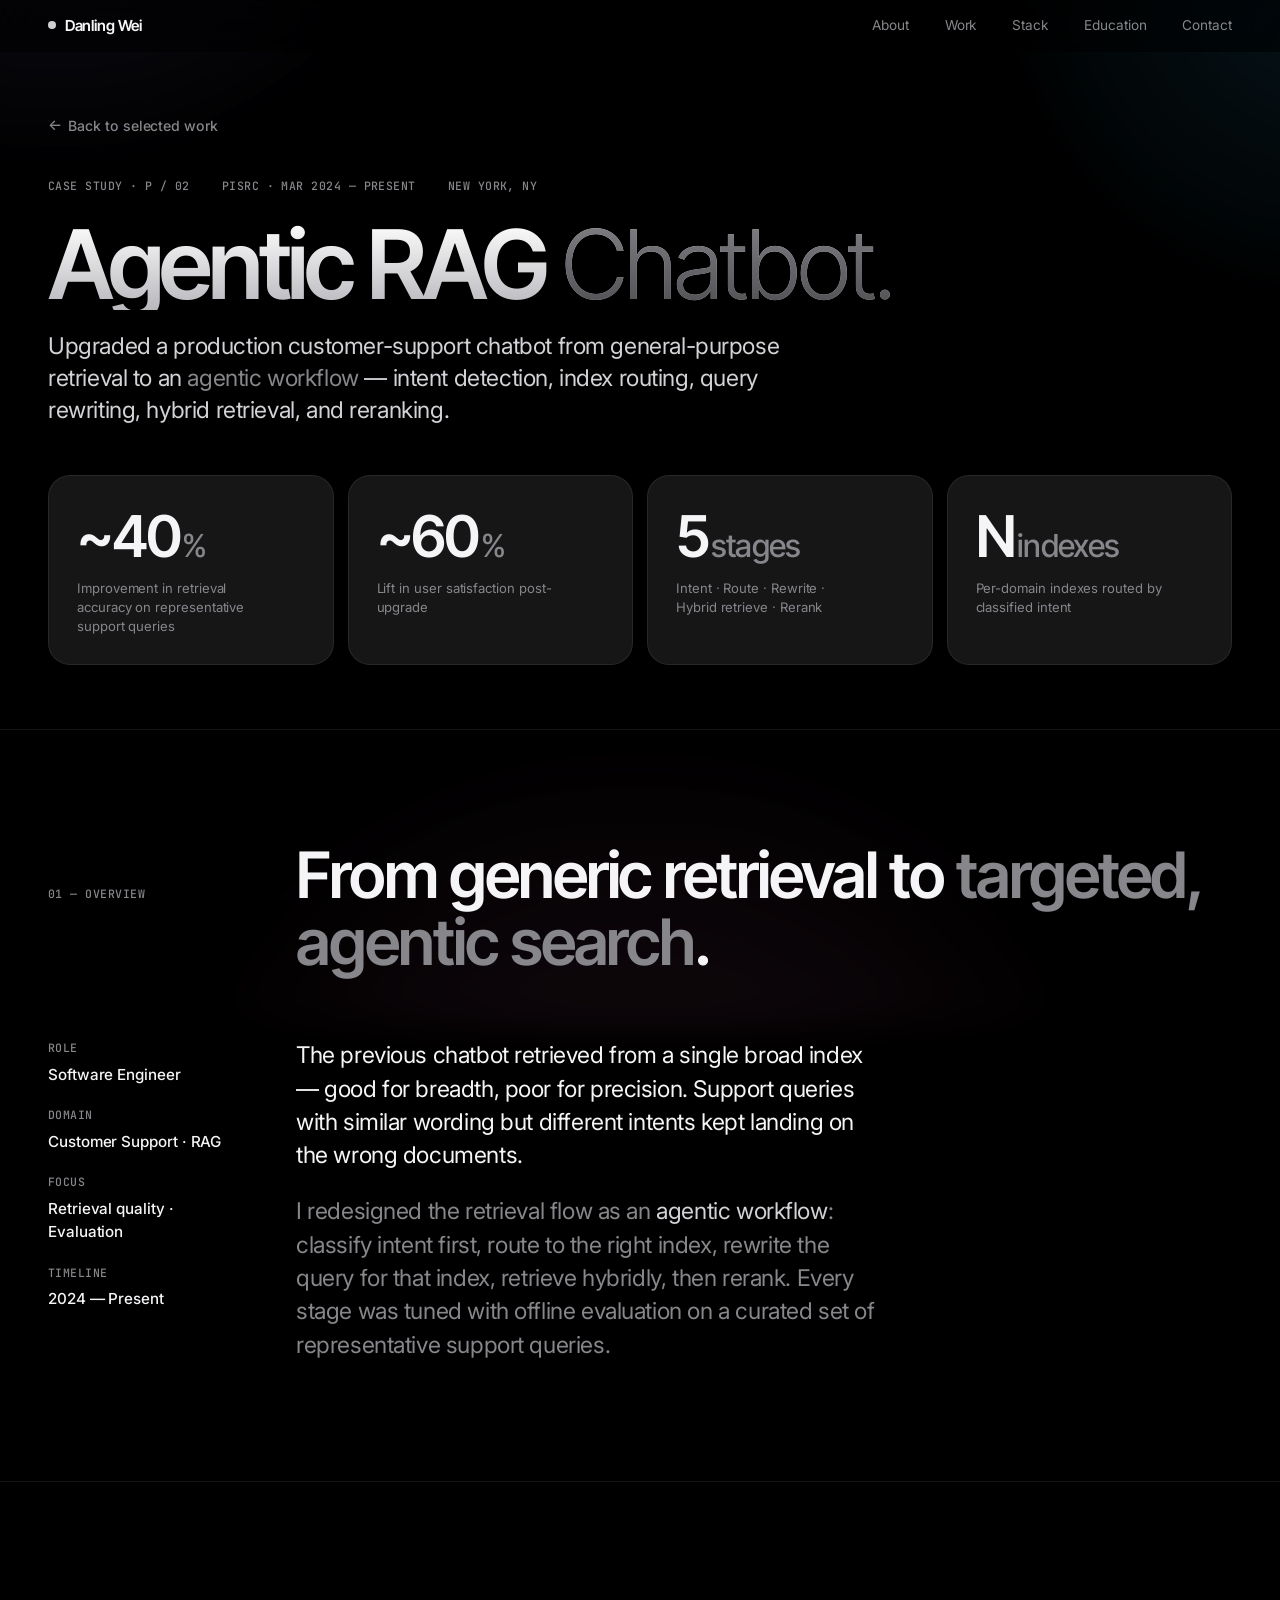
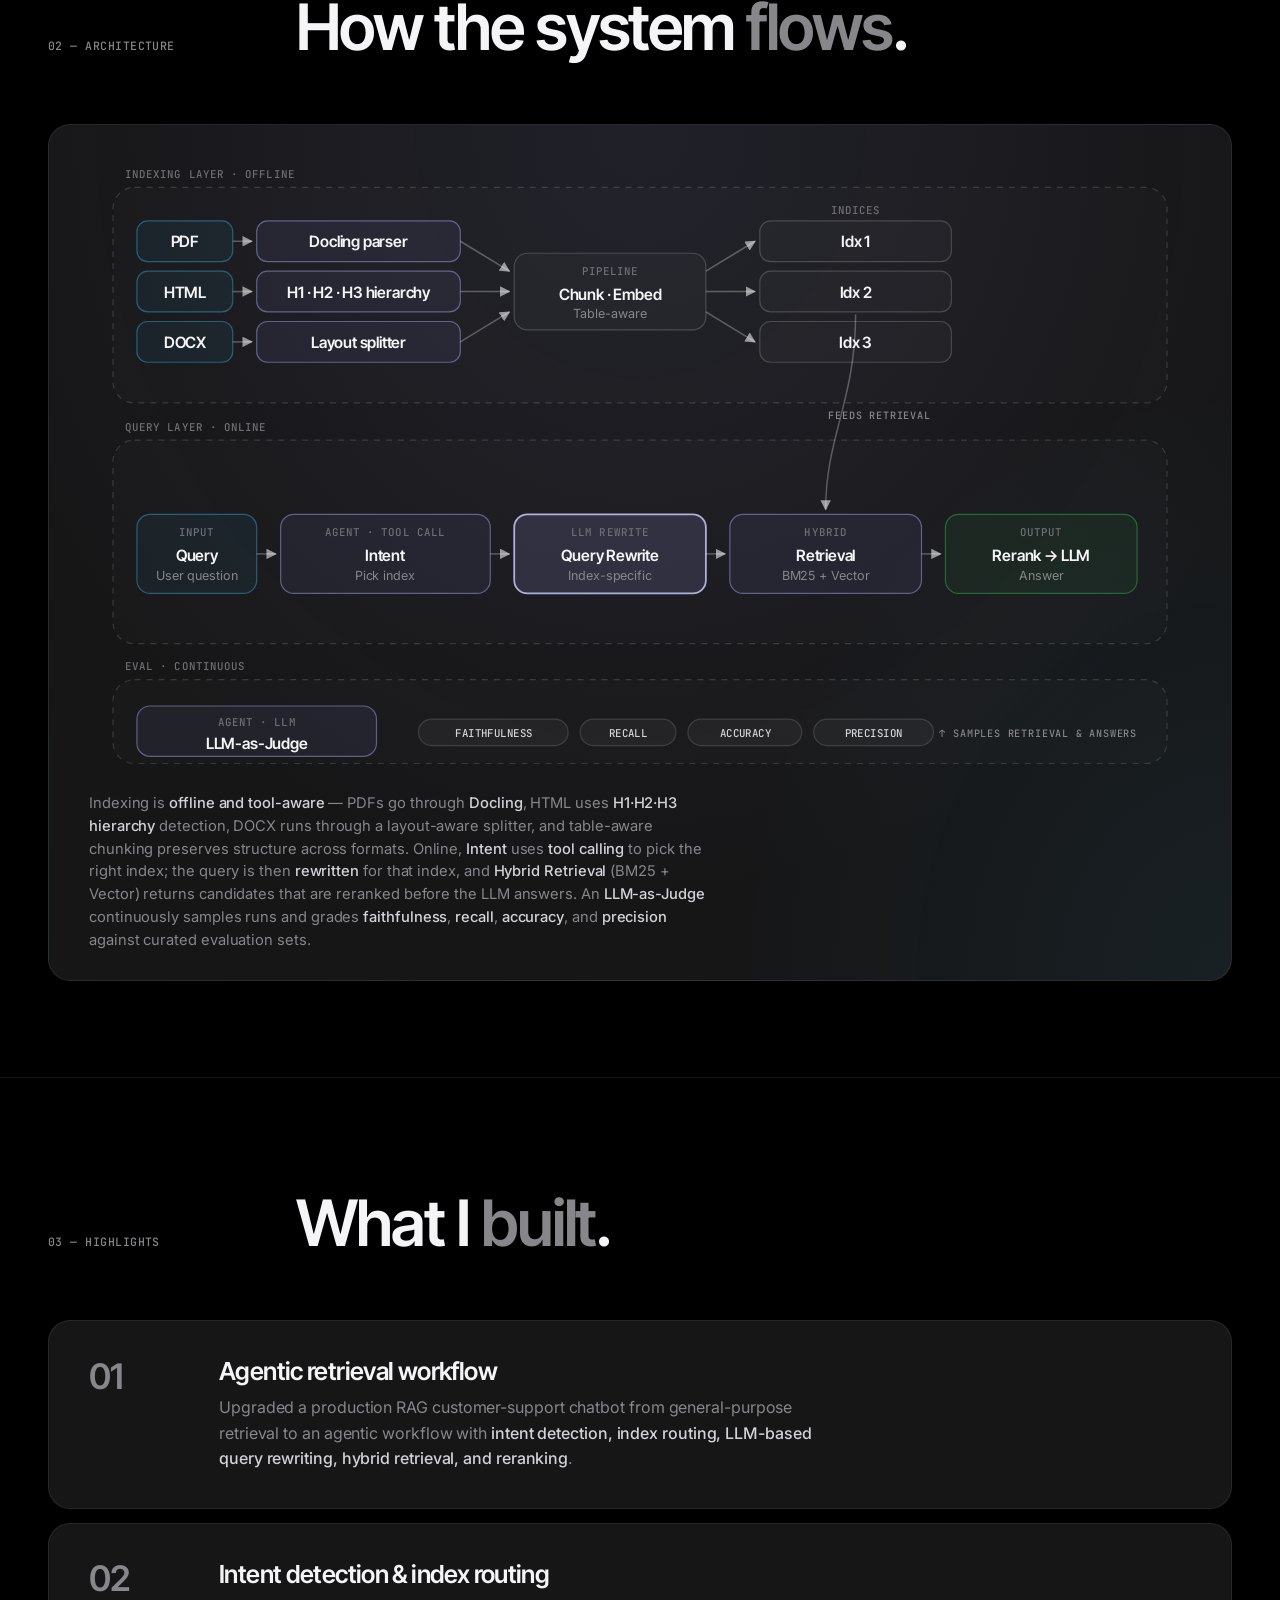
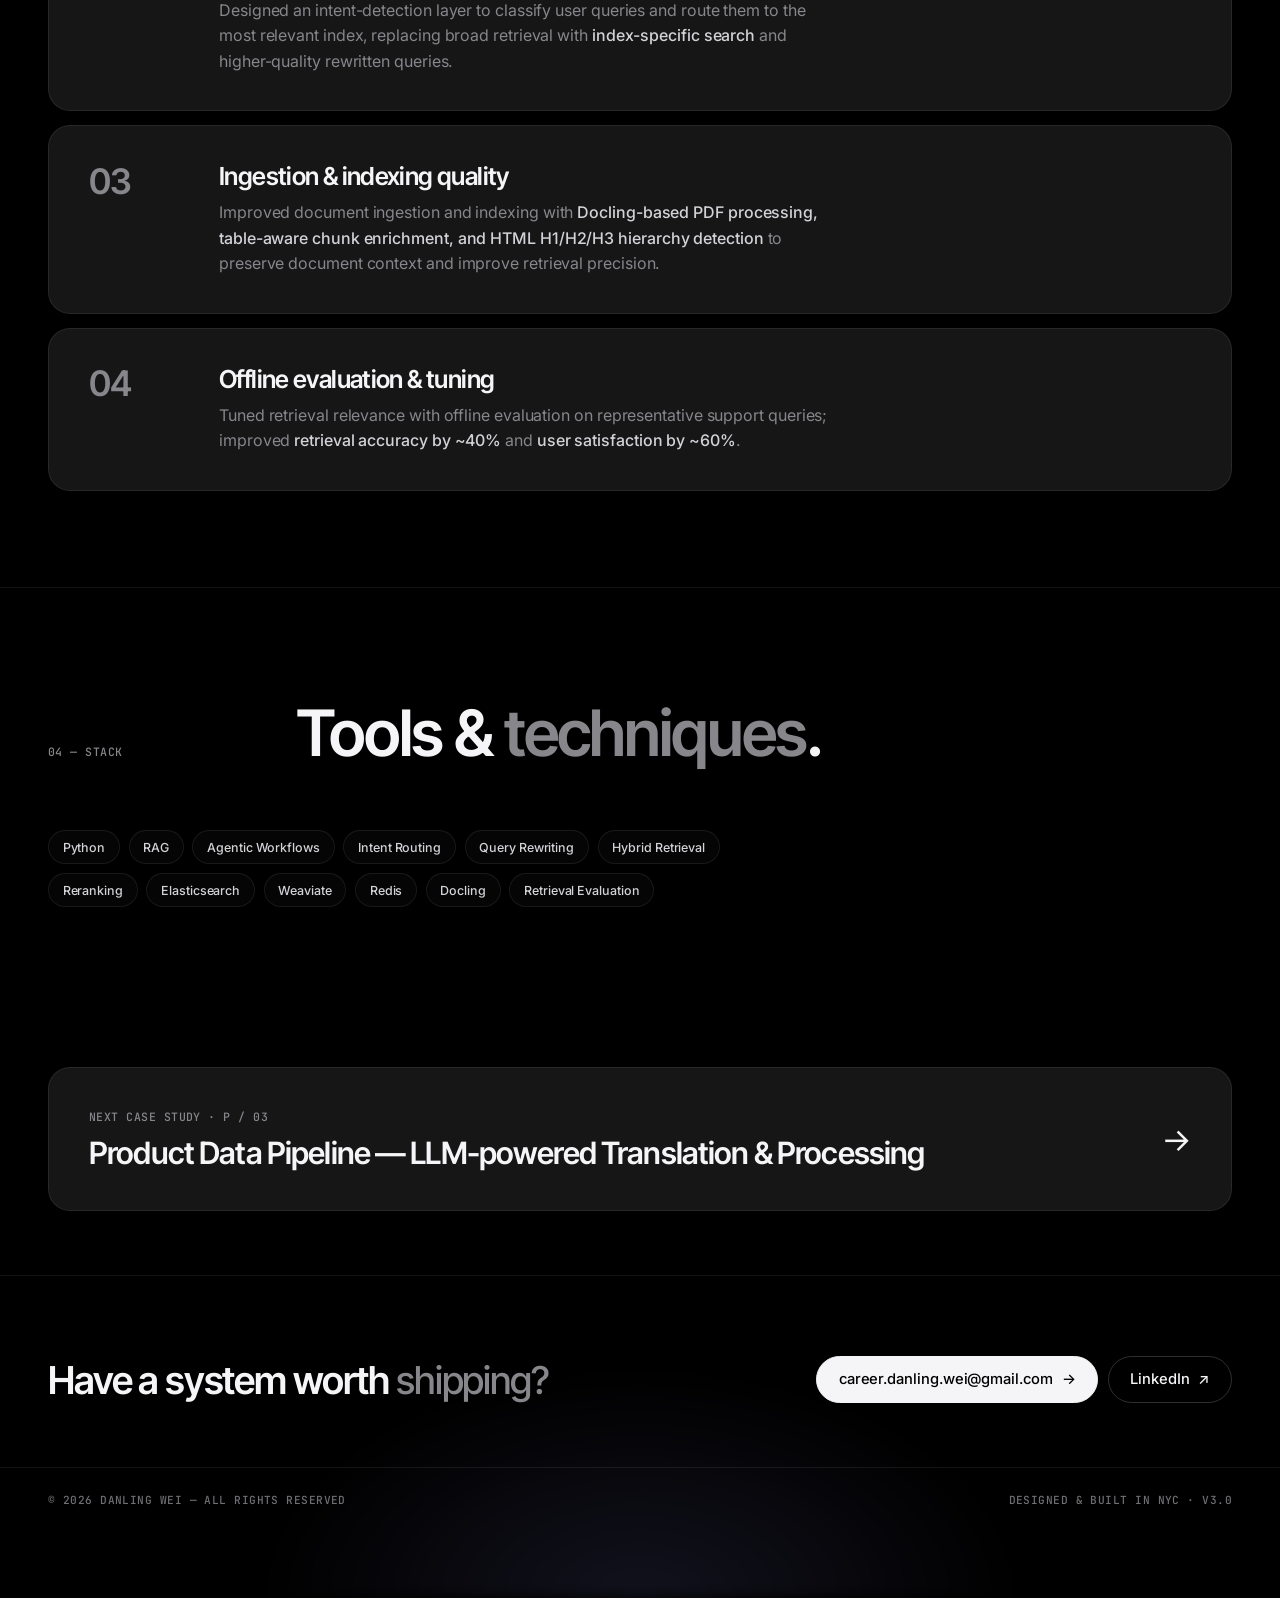
==== commit 087b31ec: "Update Resume" ====
--- a/projects/agentic-rag.html
+++ b/projects/agentic-rag.html
@@ -22,12 +22,16 @@
   <link rel="stylesheet" href="../styles/components.css" />
   <link rel="stylesheet" href="../styles/hero.css" />
   <link rel="stylesheet" href="../styles/sections.css" />
+  <link rel="stylesheet" href="../styles/diagrams.css" />
   <link rel="stylesheet" href="../styles/footer.css" />
   <link rel="stylesheet" href="../styles/project.css" />
 
   <meta property="og:title" content="Agentic RAG Chatbot — Danling Wei" />
   <meta property="og:description" content="Upgrading a production RAG chatbot with intent routing, hybrid retrieval, and reranking." />
   <meta property="og:type" content="article" />
+
+  <!-- Analytics (GA4) — see scripts/analytics.js to set Measurement ID -->
+  <script src="../scripts/analytics.js"></script>
 </head>
 <body>
 
@@ -113,11 +117,165 @@
     </div>
   </section>
 
+  <!-- ===================== ARCHITECTURE ===================== -->
+  <section class="section">
+    <div class="wrap">
+      <div class="section-head reveal">
+        <span class="section-tag">02 — Architecture</span>
+        <h2 class="section-title">How the system <em>flows</em>.</h2>
+      </div>
+
+      <figure class="arch-figure reveal" data-delay="1" style="margin:0;">
+        <svg class="arch-svg" viewBox="0 0 920 510" role="img" aria-label="Architecture: A three-layer agentic RAG. Indexing is offline and tool-aware — PDFs go through Docling, HTML through H1/H2/H3 hierarchy detection, DOCX through a layout-aware splitter, all chunked with table-aware enrichment and embedded into per-intent indices. Online, the Intent layer uses tool calling to select an index, the query is then rewritten for that index, hybrid retrieval (BM25 + Vector) returns candidates, and a reranker hands the top passages to the answering LLM. An LLM-as-Judge continuously samples runs and grades Faithfulness, Recall, Accuracy, and Precision against curated evaluation sets.">
+          <defs>
+            <marker id="arr-p2" viewBox="0 0 10 10" refX="9" refY="5" markerWidth="7" markerHeight="7" orient="auto">
+              <path d="M0 0 L10 5 L0 10 z" fill="rgba(255,255,255,0.55)"/>
+            </marker>
+          </defs>
+
+          <!-- ===== REGIONS ===== -->
+          <text class="arch-cat" x="30" y="14">INDEXING LAYER · OFFLINE</text>
+          <rect class="arch-region" x="20" y="22" width="880" height="180" rx="18"/>
+
+          <text class="arch-cat" x="30" y="225">QUERY LAYER · ONLINE</text>
+          <rect class="arch-region" x="20" y="233" width="880" height="170" rx="18"/>
+
+          <text class="arch-cat" x="30" y="425">EVAL · CONTINUOUS</text>
+          <rect class="arch-region" x="20" y="433" width="880" height="70" rx="18"/>
+
+          <!-- ===== INDEXING LAYER ===== -->
+          <!-- Sources -->
+          <rect class="arch-node arch-node-input" x="40" y="50" width="80" height="34" rx="9"/>
+          <text class="arch-title" x="80" y="72" text-anchor="middle">PDF</text>
+
+          <rect class="arch-node arch-node-input" x="40" y="92" width="80" height="34" rx="9"/>
+          <text class="arch-title" x="80" y="114" text-anchor="middle">HTML</text>
+
+          <rect class="arch-node arch-node-input" x="40" y="134" width="80" height="34" rx="9"/>
+          <text class="arch-title" x="80" y="156" text-anchor="middle">DOCX</text>
+
+          <!-- Specialized parsers (accent — different tool per format) -->
+          <rect class="arch-node arch-node-accent" x="140" y="50" width="170" height="34" rx="9"/>
+          <text class="arch-title" x="225" y="72" text-anchor="middle">Docling parser</text>
+
+          <rect class="arch-node arch-node-accent" x="140" y="92" width="170" height="34" rx="9"/>
+          <text class="arch-title" x="225" y="114" text-anchor="middle">H1 · H2 · H3 hierarchy</text>
+
+          <rect class="arch-node arch-node-accent" x="140" y="134" width="170" height="34" rx="9"/>
+          <text class="arch-title" x="225" y="156" text-anchor="middle">Layout splitter</text>
+
+          <!-- Pipeline -->
+          <rect class="arch-node" x="355" y="77" width="160" height="64" rx="11"/>
+          <text class="arch-cat" x="435" y="95" text-anchor="middle">PIPELINE</text>
+          <text class="arch-title" x="435" y="116" text-anchor="middle">Chunk · Embed</text>
+          <text class="arch-sub" x="435" y="131" text-anchor="middle">Table-aware</text>
+
+          <!-- Indices -->
+          <text class="arch-cat" x="640" y="44" text-anchor="middle">INDICES</text>
+          <rect class="arch-node" x="560" y="50" width="160" height="34" rx="9"/>
+          <text class="arch-title" x="640" y="72" text-anchor="middle">Idx 1</text>
+
+          <rect class="arch-node" x="560" y="92" width="160" height="34" rx="9"/>
+          <text class="arch-title" x="640" y="114" text-anchor="middle">Idx 2</text>
+
+          <rect class="arch-node" x="560" y="134" width="160" height="34" rx="9"/>
+          <text class="arch-title" x="640" y="156" text-anchor="middle">Idx 3</text>
+
+          <!-- Source → Tool -->
+          <line class="arch-flow" x1="120" y1="67" x2="136" y2="67" marker-end="url(#arr-p2)"/>
+          <line class="arch-flow" x1="120" y1="109" x2="136" y2="109" marker-end="url(#arr-p2)"/>
+          <line class="arch-flow" x1="120" y1="151" x2="136" y2="151" marker-end="url(#arr-p2)"/>
+
+          <!-- Tool → Pipeline (fan-in) -->
+          <line class="arch-flow" x1="310" y1="67" x2="351" y2="92" marker-end="url(#arr-p2)"/>
+          <line class="arch-flow" x1="310" y1="109" x2="351" y2="109" marker-end="url(#arr-p2)"/>
+          <line class="arch-flow" x1="310" y1="151" x2="351" y2="126" marker-end="url(#arr-p2)"/>
+
+          <!-- Pipeline → Indices (fan-out) -->
+          <line class="arch-flow" x1="515" y1="92" x2="556" y2="67" marker-end="url(#arr-p2)"/>
+          <line class="arch-flow" x1="515" y1="109" x2="556" y2="109" marker-end="url(#arr-p2)"/>
+          <line class="arch-flow" x1="515" y1="126" x2="556" y2="151" marker-end="url(#arr-p2)"/>
+
+          <!-- ===== QUERY LAYER ===== -->
+          <g>
+            <rect class="arch-node arch-node-input" x="40" y="295" width="100" height="66" rx="11"/>
+            <text class="arch-cat" x="90" y="313" text-anchor="middle">INPUT</text>
+            <text class="arch-title" x="90" y="334" text-anchor="middle">Query</text>
+            <text class="arch-sub" x="90" y="350" text-anchor="middle">User question</text>
+          </g>
+
+          <g>
+            <rect class="arch-node arch-node-accent" x="160" y="295" width="175" height="66" rx="11"/>
+            <text class="arch-cat" x="247" y="313" text-anchor="middle">AGENT · TOOL CALL</text>
+            <text class="arch-title" x="247" y="334" text-anchor="middle">Intent</text>
+            <text class="arch-sub" x="247" y="350" text-anchor="middle">Pick index</text>
+          </g>
+
+          <g>
+            <rect class="arch-node arch-node-highlight" x="355" y="295" width="160" height="66" rx="11"/>
+            <text class="arch-cat" x="435" y="313" text-anchor="middle">LLM REWRITE</text>
+            <text class="arch-title" x="435" y="334" text-anchor="middle">Query Rewrite</text>
+            <text class="arch-sub" x="435" y="350" text-anchor="middle">Index-specific</text>
+          </g>
+
+          <g>
+            <rect class="arch-node arch-node-accent" x="535" y="295" width="160" height="66" rx="11"/>
+            <text class="arch-cat" x="615" y="313" text-anchor="middle">HYBRID</text>
+            <text class="arch-title" x="615" y="334" text-anchor="middle">Retrieval</text>
+            <text class="arch-sub" x="615" y="350" text-anchor="middle">BM25 + Vector</text>
+          </g>
+
+          <g>
+            <rect class="arch-node arch-node-output" x="715" y="295" width="160" height="66" rx="11"/>
+            <text class="arch-cat" x="795" y="313" text-anchor="middle">OUTPUT</text>
+            <text class="arch-title" x="795" y="334" text-anchor="middle">Rerank → LLM</text>
+            <text class="arch-sub" x="795" y="350" text-anchor="middle">Answer</text>
+          </g>
+
+          <!-- Forward connectors -->
+          <line class="arch-flow" x1="140" y1="328" x2="156" y2="328" marker-end="url(#arr-p2)"/>
+          <line class="arch-flow" x1="335" y1="328" x2="351" y2="328" marker-end="url(#arr-p2)"/>
+          <line class="arch-flow" x1="515" y1="328" x2="531" y2="328" marker-end="url(#arr-p2)"/>
+          <line class="arch-flow" x1="695" y1="328" x2="711" y2="328" marker-end="url(#arr-p2)"/>
+
+          <!-- Cross-region: Indices → Hybrid Retrieval -->
+          <path class="arch-flow" d="M 640 128 C 640 200 615 230 615 291" marker-end="url(#arr-p2)"/>
+          <text class="arch-flow-label" x="660" y="215" text-anchor="middle">FEEDS RETRIEVAL</text>
+
+          <!-- ===== EVAL LAYER ===== -->
+          <g>
+            <rect class="arch-node arch-node-accent" x="40" y="455" width="200" height="42" rx="11"/>
+            <text class="arch-cat" x="140" y="472" text-anchor="middle">AGENT · LLM</text>
+            <text class="arch-title" x="140" y="491" text-anchor="middle">LLM-as-Judge</text>
+          </g>
+
+          <!-- Metric chips -->
+          <rect class="arch-chip" x="275" y="466" width="125" height="22" rx="11"/>
+          <text class="arch-chip-text" x="338" y="481" text-anchor="middle">Faithfulness</text>
+
+          <rect class="arch-chip" x="410" y="466" width="80" height="22" rx="11"/>
+          <text class="arch-chip-text" x="450" y="481" text-anchor="middle">Recall</text>
+
+          <rect class="arch-chip" x="500" y="466" width="95" height="22" rx="11"/>
+          <text class="arch-chip-text" x="548" y="481" text-anchor="middle">Accuracy</text>
+
+          <rect class="arch-chip" x="605" y="466" width="100" height="22" rx="11"/>
+          <text class="arch-chip-text" x="655" y="481" text-anchor="middle">Precision</text>
+
+          <text class="arch-flow-label" x="875" y="481" text-anchor="end">↑ samples retrieval &amp; answers</text>
+        </svg>
+        <figcaption class="arch-caption reveal" data-delay="2">
+          Indexing is <strong>offline and tool-aware</strong> — PDFs go through <strong>Docling</strong>, HTML uses <strong>H1·H2·H3 hierarchy</strong> detection, DOCX runs through a layout-aware splitter, and table-aware chunking preserves structure across formats. Online, <strong>Intent</strong> uses <strong>tool calling</strong> to pick the right index; the query is then <strong>rewritten</strong> for that index, and <strong>Hybrid Retrieval</strong> (BM25 + Vector) returns candidates that are reranked before the LLM answers. An <strong>LLM-as-Judge</strong> continuously samples runs and grades <strong>faithfulness</strong>, <strong>recall</strong>, <strong>accuracy</strong>, and <strong>precision</strong> against curated evaluation sets.
+        </figcaption>
+      </figure>
+    </div>
+  </section>
+
   <!-- ===================== HIGHLIGHTS ===================== -->
   <section class="section">
     <div class="wrap">
       <div class="section-head reveal">
-        <span class="section-tag">02 — Highlights</span>
+        <span class="section-tag">03 — Highlights</span>
         <h2 class="section-title">What I <em>built</em>.</h2>
       </div>
 
@@ -166,7 +324,7 @@
   <section class="section">
     <div class="wrap">
       <div class="section-head reveal">
-        <span class="section-tag">03 — Stack</span>
+        <span class="section-tag">04 — Stack</span>
         <h2 class="section-title">Tools &amp; <em>techniques</em>.</h2>
       </div>
 
--- a/styles/diagrams.css
+++ b/styles/diagrams.css
@@ -0,0 +1,192 @@
+/* ============================================================
+   diagrams.css
+   Inline SVG architecture diagrams used on project case-study
+   pages. Apple-flavored dark — thin strokes · subtle aurora
+   glow · mono technical labels · accent purple/cyan highlight.
+   ============================================================ */
+
+/* ---------- Figure container (project detail pages) ---------- */
+.arch-figure {
+  position: relative;
+  padding: 2.25rem 2.5rem 1.75rem;
+  border: 1px solid var(--line);
+  border-radius: var(--radius);
+  background:
+    radial-gradient(
+      90% 140% at 50% 0%,
+      rgba(120, 119, 198, 0.10),
+      transparent 65%
+    ),
+    radial-gradient(
+      60% 100% at 100% 100%,
+      rgba(56, 189, 248, 0.06),
+      transparent 70%
+    ),
+    var(--surface-2);
+  overflow: hidden;
+  transition:
+    background 0.45s var(--ease),
+    border-color 0.45s var(--ease);
+}
+.arch-figure:hover {
+  border-color: var(--line-strong);
+}
+
+.arch-caption {
+  margin: 1.25rem 0 0;
+  font-family: var(--font);
+  font-size: 0.92rem;
+  line-height: 1.55;
+  letter-spacing: -0.005em;
+  color: var(--muted);
+  max-width: 70ch;
+}
+.arch-caption strong {
+  color: var(--text-dim);
+  font-weight: 500;
+}
+
+@media (max-width: 720px) {
+  .arch-figure {
+    padding: 1.5rem 1.25rem 1.1rem;
+  }
+}
+
+/* ---------- SVG canvas ---------- */
+.arch-svg {
+  width: 100%;
+  height: auto;
+  display: block;
+  font-family: var(--font);
+  overflow: visible;
+}
+
+/* ---------- Nodes ---------- */
+.arch-node {
+  fill: rgba(255, 255, 255, 0.025);
+  stroke: rgba(255, 255, 255, 0.18);
+  stroke-width: 1;
+  transition: fill 0.4s var(--ease), stroke 0.4s var(--ease);
+}
+
+.arch-node-accent {
+  fill: rgba(120, 119, 198, 0.10);
+  stroke: rgba(150, 149, 220, 0.55);
+}
+
+.arch-node-output {
+  fill: rgba(48, 209, 88, 0.06);
+  stroke: rgba(48, 209, 88, 0.4);
+}
+
+.arch-node-input {
+  fill: rgba(56, 189, 248, 0.06);
+  stroke: rgba(56, 189, 248, 0.40);
+}
+
+/* Extra-bright accent for the single most-emphasised step in a flow. */
+.arch-node-highlight {
+  fill: rgba(150, 149, 220, 0.16);
+  stroke: rgba(200, 199, 245, 0.85);
+  stroke-width: 1.5;
+}
+
+.arch-figure:hover .arch-node {
+  stroke: rgba(255, 255, 255, 0.28);
+}
+.arch-figure:hover .arch-node-accent {
+  stroke: rgba(170, 169, 235, 0.75);
+}
+.arch-figure:hover .arch-node-output {
+  stroke: rgba(48, 209, 88, 0.6);
+}
+.arch-figure:hover .arch-node-input {
+  stroke: rgba(56, 189, 248, 0.6);
+}
+.arch-figure:hover .arch-node-highlight {
+  stroke: rgba(220, 219, 255, 0.95);
+}
+
+/* ---------- Text labels ---------- */
+.arch-cat {
+  font-family: var(--mono);
+  font-size: 9px;
+  font-weight: 500;
+  letter-spacing: 0.1em;
+  text-transform: uppercase;
+  fill: #6e6e73;
+}
+
+.arch-title {
+  font-family: var(--font-display);
+  font-size: 13px;
+  font-weight: 600;
+  letter-spacing: -0.012em;
+  fill: #f5f5f7;
+}
+
+.arch-sub {
+  font-family: var(--font);
+  font-size: 10.5px;
+  font-weight: 400;
+  letter-spacing: -0.005em;
+  fill: #86868b;
+}
+
+/* ---------- Region groupings (e.g. orchestration layer, shared ctx) ---------- */
+.arch-region {
+  fill: rgba(255, 255, 255, 0.012);
+  stroke: rgba(255, 255, 255, 0.14);
+  stroke-width: 1;
+  stroke-dasharray: 5 5;
+}
+.arch-region-accent {
+  fill: rgba(120, 119, 198, 0.05);
+  stroke: rgba(150, 149, 220, 0.40);
+  stroke-width: 1;
+  stroke-dasharray: 5 5;
+}
+
+/* ---------- Connectors ---------- */
+.arch-flow {
+  stroke: rgba(255, 255, 255, 0.28);
+  stroke-width: 1.25;
+  fill: none;
+  transition: stroke 0.4s var(--ease);
+}
+.arch-flow-dashed {
+  stroke-dasharray: 3 3;
+  stroke: rgba(255, 255, 255, 0.18);
+}
+.arch-flow-label {
+  font-family: var(--mono);
+  font-size: 8.5px;
+  font-weight: 500;
+  letter-spacing: 0.08em;
+  text-transform: uppercase;
+  fill: #86868b;
+}
+.arch-figure:hover .arch-flow {
+  stroke: rgba(255, 255, 255, 0.42);
+}
+
+/* ---------- Chips (sub-stages, indices, channels) ---------- */
+.arch-chip {
+  fill: rgba(255, 255, 255, 0.04);
+  stroke: rgba(255, 255, 255, 0.14);
+  stroke-width: 1;
+}
+.arch-chip-accent {
+  fill: rgba(150, 149, 220, 0.16);
+  stroke: rgba(200, 199, 245, 0.55);
+  stroke-width: 1;
+}
+.arch-chip-text {
+  font-family: var(--mono);
+  font-size: 9px;
+  font-weight: 500;
+  letter-spacing: 0.04em;
+  text-transform: uppercase;
+  fill: #d2d2d7;
+}
+
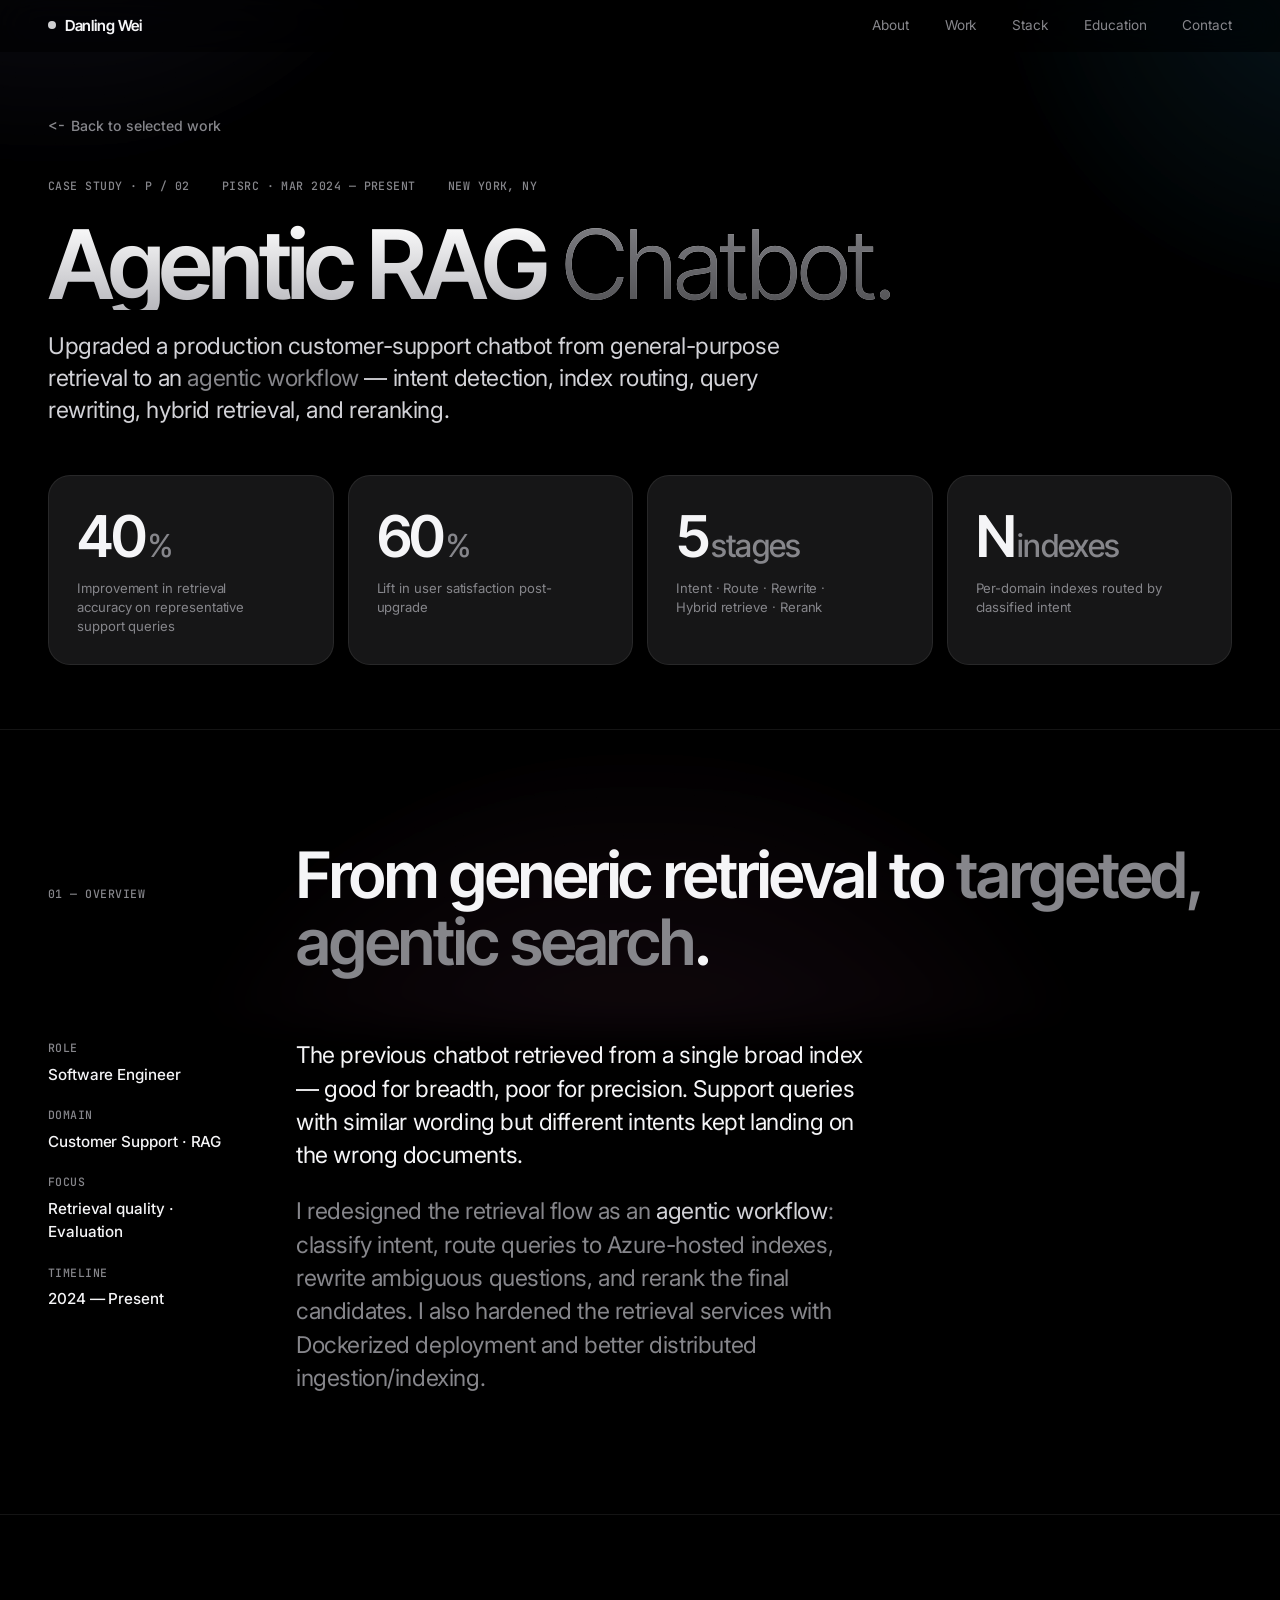
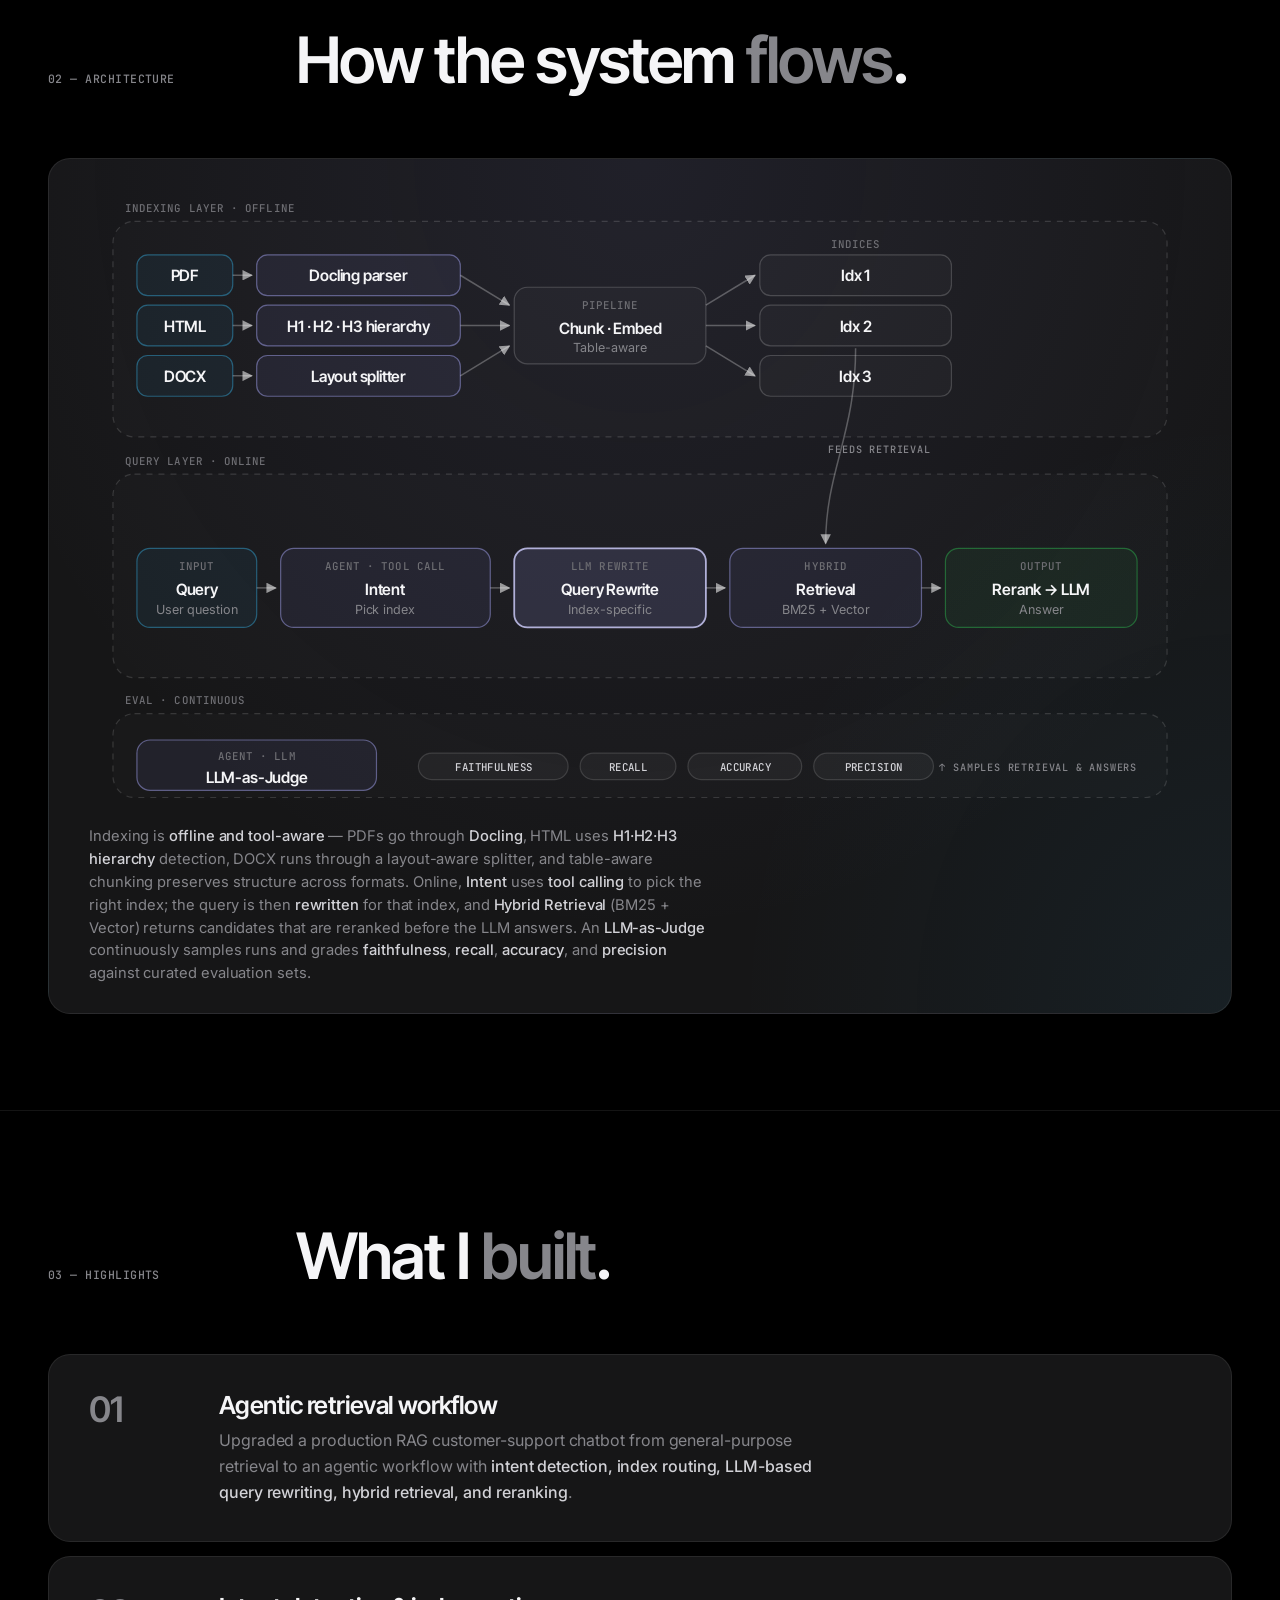
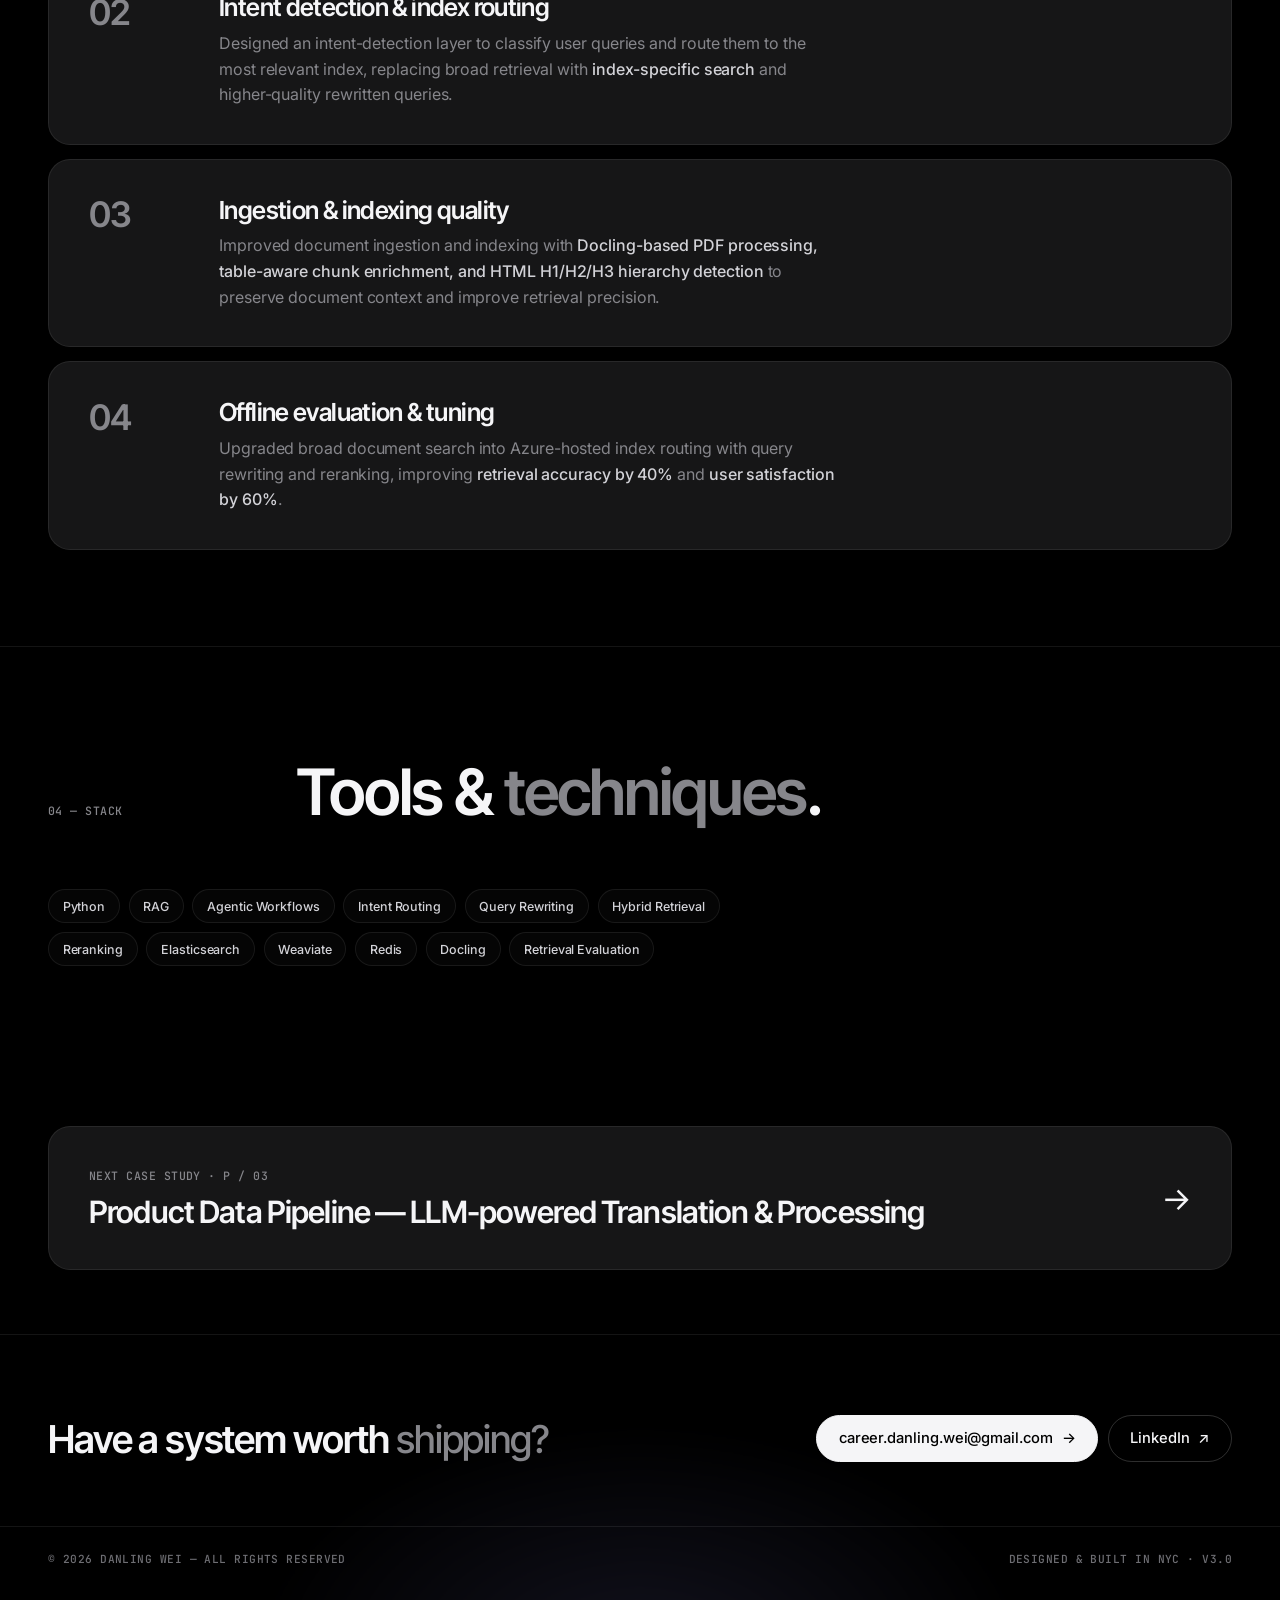
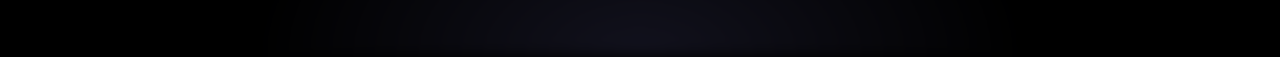
==== commit d366c3df: "update resume and project" ====
--- a/projects/agentic-rag.html
+++ b/projects/agentic-rag.html
@@ -3,7 +3,7 @@
 <head>
   <meta charset="UTF-8" />
   <meta name="viewport" content="width=device-width, initial-scale=1.0" />
-  <meta name="description" content="Case study — Agentic RAG Chatbot: intent detection, index routing, hybrid retrieval, and reranking by Danling Wei." />
+  <meta name="description" content="Case study — Agentic RAG Chatbot: Azure index routing, query rewriting, and reranking by Danling Wei." />
   <meta name="theme-color" content="#000000" />
   <meta name="color-scheme" content="dark" />
   <title>Agentic RAG Chatbot — Danling Wei</title>
@@ -27,7 +27,7 @@
   <link rel="stylesheet" href="../styles/project.css" />
 
   <meta property="og:title" content="Agentic RAG Chatbot — Danling Wei" />
-  <meta property="og:description" content="Upgrading a production RAG chatbot with intent routing, hybrid retrieval, and reranking." />
+  <meta property="og:description" content="Upgrading a production RAG chatbot with Azure index routing, query rewriting, and reranking." />
   <meta property="og:type" content="article" />
 
   <!-- Analytics (GA4) — see scripts/analytics.js to set Measurement ID -->
@@ -70,11 +70,11 @@
 
       <div class="metrics reveal" data-delay="4">
         <div class="metric">
-          <div class="metric-num">~40<span class="unit">%</span></div>
+          <div class="metric-num">40<span class="unit">%</span></div>
           <div class="metric-label">Improvement in retrieval accuracy on representative support queries</div>
         </div>
         <div class="metric">
-          <div class="metric-num">~60<span class="unit">%</span></div>
+          <div class="metric-num">60<span class="unit">%</span></div>
           <div class="metric-label">Lift in user satisfaction post-upgrade</div>
         </div>
         <div class="metric">
@@ -110,7 +110,7 @@
             The previous chatbot retrieved from a single broad index — good for breadth, poor for precision. Support queries with similar wording but different intents kept landing on the wrong documents.
           </p>
           <p>
-            I redesigned the retrieval flow as an <em>agentic workflow</em>: classify intent first, route to the right index, rewrite the query for that index, retrieve hybridly, then rerank. Every stage was tuned with offline evaluation on a curated set of representative support queries.
+            I redesigned the retrieval flow as an <em>agentic workflow</em>: classify intent, route queries to Azure-hosted indexes, rewrite ambiguous questions, and rerank the final candidates. I also hardened the retrieval services with Dockerized deployment and better distributed ingestion/indexing.
           </p>
         </div>
       </div>
@@ -312,7 +312,7 @@
           <div class="highlight-body">
             <h3>Offline evaluation &amp; tuning</h3>
             <p>
-              Tuned retrieval relevance with offline evaluation on representative support queries; improved <strong>retrieval accuracy by ~40%</strong> and <strong>user satisfaction by ~60%</strong>.
+              Upgraded broad document search into Azure-hosted index routing with query rewriting and reranking, improving <strong>retrieval accuracy by 40%</strong> and <strong>user satisfaction by 60%</strong>.
             </p>
           </div>
         </li>
--- a/styles/components.css
+++ b/styles/components.css
@@ -82,6 +82,7 @@
   background: #30d158;
   box-shadow: 0 0 0 4px rgba(48, 209, 88, 0.18);
   display: inline-block;
+  vertical-align: middle;
   animation: pulse 2.2s ease-in-out infinite;
 }
 
--- a/styles/sections.css
+++ b/styles/sections.css
@@ -322,3 +322,36 @@
   .edu-item { grid-template-columns: 1fr; gap: 0.75rem; }
   .edu-meta { text-align: left; }
 }
+
+
+/* ---------- Work card actions ---------- */
+.work-actions {
+  display: flex;
+  flex-wrap: wrap;
+  gap: 0.85rem 1.25rem;
+  margin-top: 1.5rem;
+}
+.work-actions .work-cta {
+  margin-top: 0;
+}
+.work-cta.github {
+  color: var(--text-dim);
+}
+.work-cta.github::after {
+  content: "external";
+  font-family: var(--mono);
+  font-size: 0.68rem;
+  letter-spacing: 0.04em;
+  text-transform: uppercase;
+  color: var(--muted);
+}
+.side-link {
+  color: var(--text-dim);
+  text-decoration: underline;
+  text-decoration-color: var(--line-strong);
+  text-underline-offset: 4px;
+}
+.side-link:hover {
+  color: var(--text);
+  text-decoration-color: var(--text);
+}
--- a/styles/project.css
+++ b/styles/project.css
@@ -1,6 +1,6 @@
-/* ============================================================
+﻿/* ============================================================
    project.css
-   Case-study detail page · Hero · Highlights · Next nav
+   Case-study detail page / Hero / Highlights / Next nav
    ============================================================ */
 
 /* ---------- Back link ---------- */
@@ -19,7 +19,7 @@
     gap 0.3s var(--ease);
 }
 .back-link::before {
-  content: "←";
+  content: "<-";
   font-size: 1.05em;
   transition: transform 0.3s var(--ease);
 }
@@ -92,7 +92,7 @@
   margin-top: 1rem;
 }
 
-/* ---------- Highlights — numbered list of feature cards ---------- */
+/* ---------- Highlights - numbered list of feature cards ---------- */
 .highlights {
   list-style: none;
   padding: 0;
@@ -285,3 +285,37 @@
     gap: 1.5rem;
   }
 }
+
+/* ---------- Case-study image ---------- */
+.case-image {
+  margin: 0;
+  padding: 0.75rem;
+  background: var(--surface-2);
+  border: 1px solid var(--line);
+  border-radius: var(--radius);
+  overflow: hidden;
+}
+.case-image img {
+  display: block;
+  width: 100%;
+  border-radius: calc(var(--radius) - 0.55rem);
+  border: 1px solid rgba(255,255,255,0.10);
+}
+.case-image figcaption {
+  margin: 1rem 0.25rem 0.25rem;
+  max-width: 78ch;
+  color: var(--muted);
+  font-family: var(--font);
+  font-size: 0.92rem;
+  line-height: 1.55;
+  letter-spacing: -0.005em;
+}
+
+
+/* ---------- Project hero actions ---------- */
+.project-actions {
+  display: flex;
+  flex-wrap: wrap;
+  gap: 0.75rem;
+  margin: -1.5rem 0 3rem;
+}
